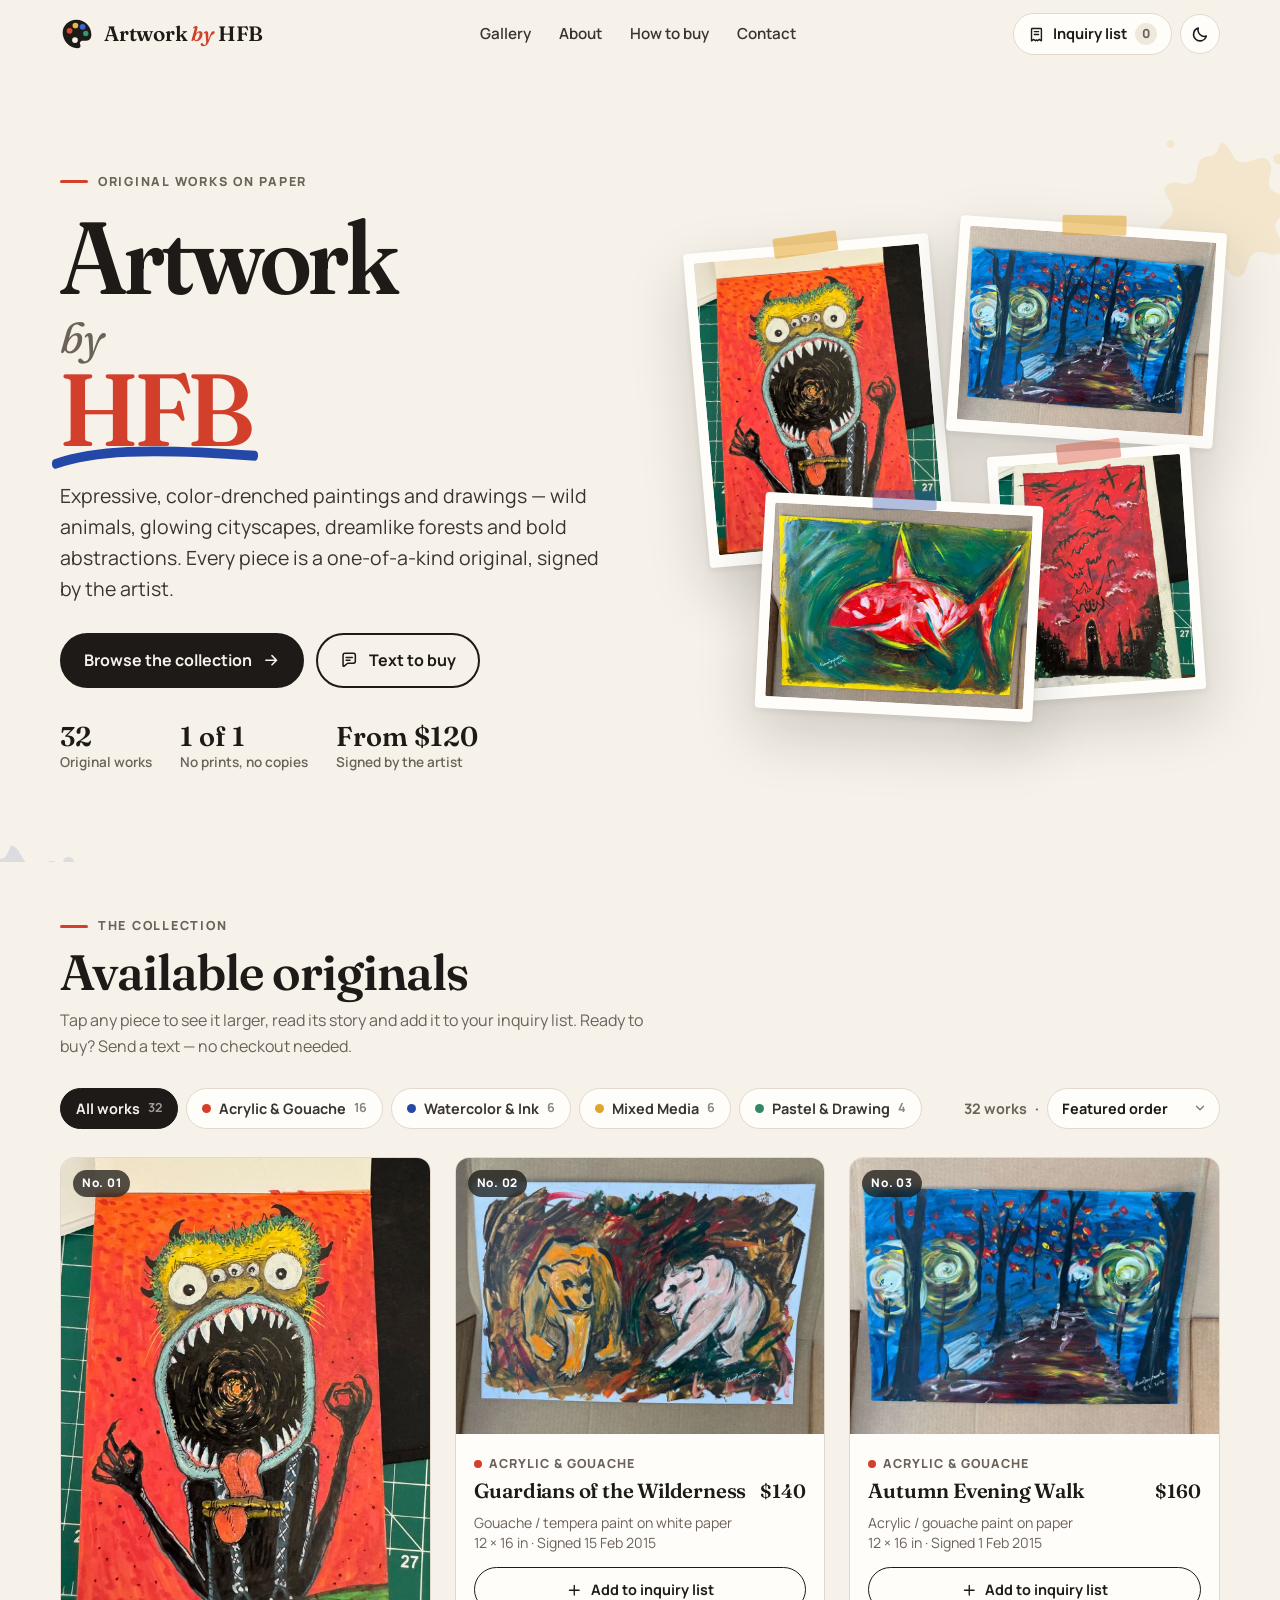
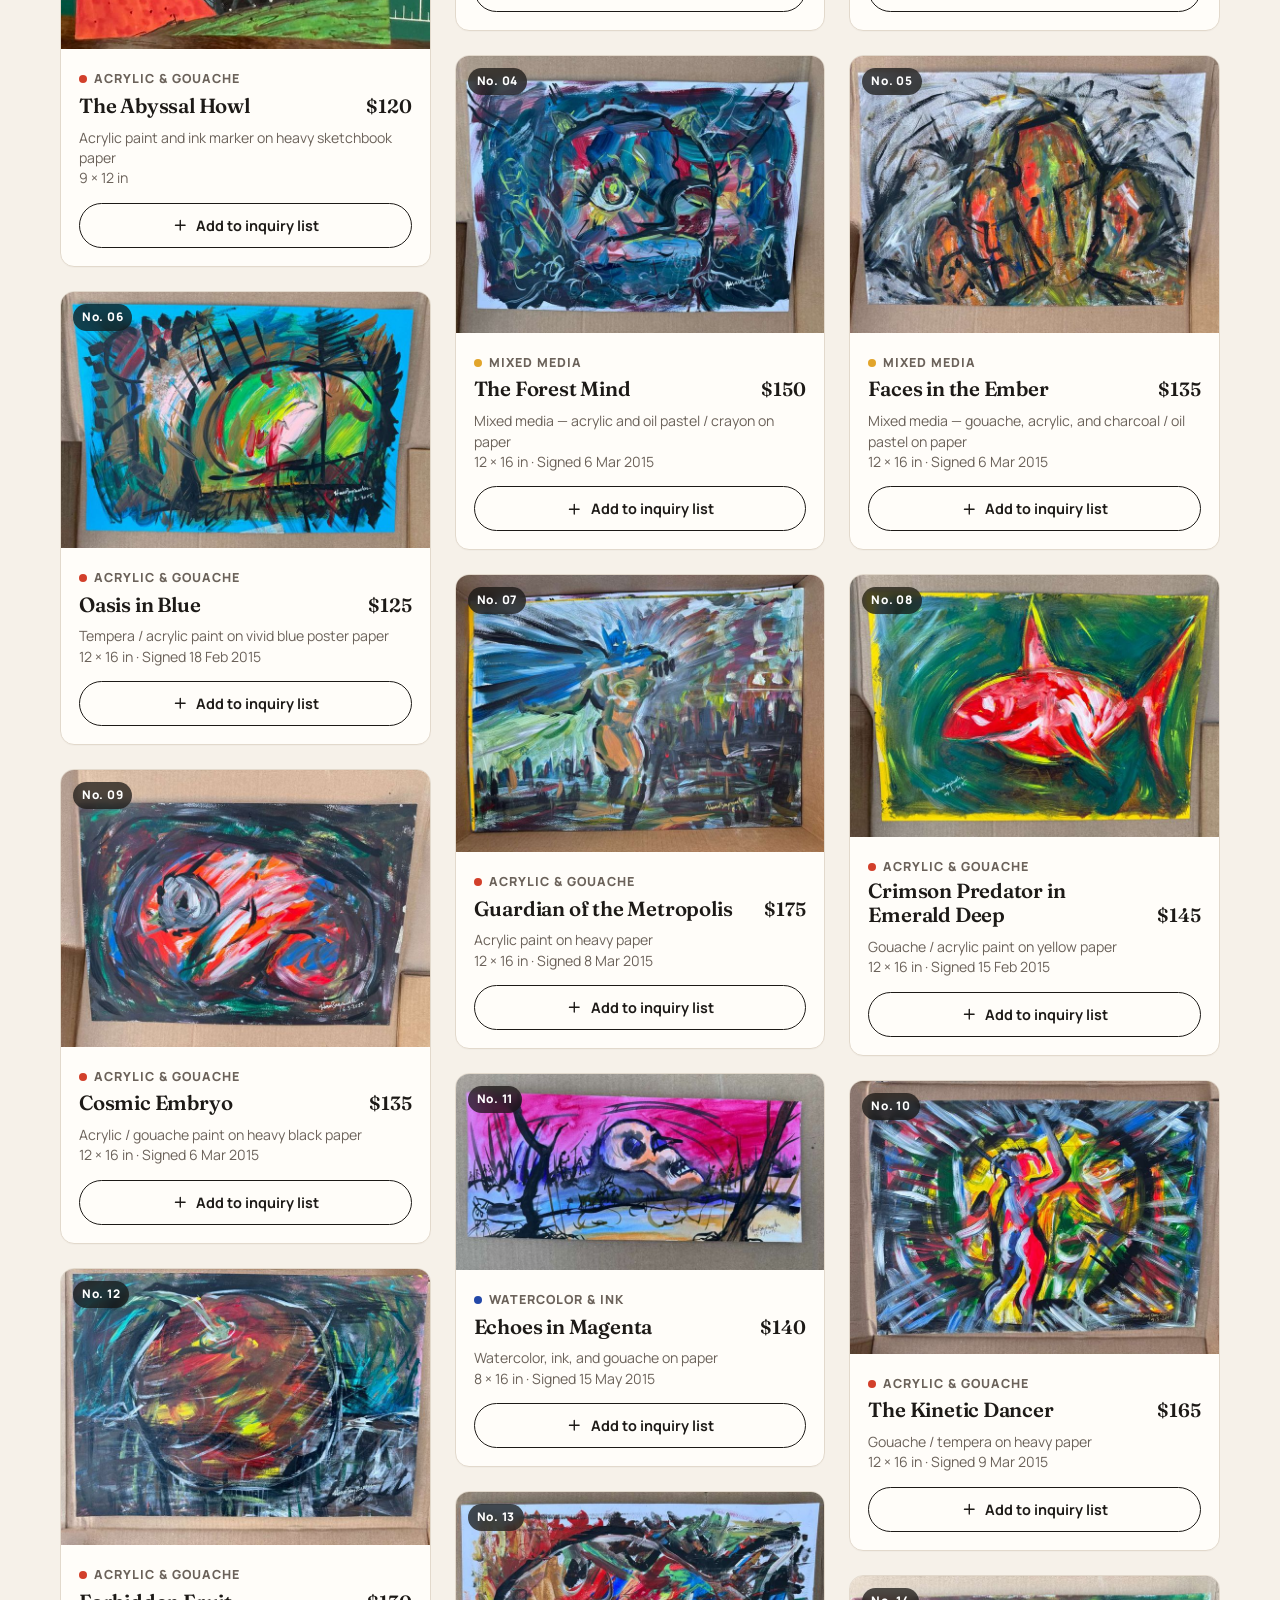
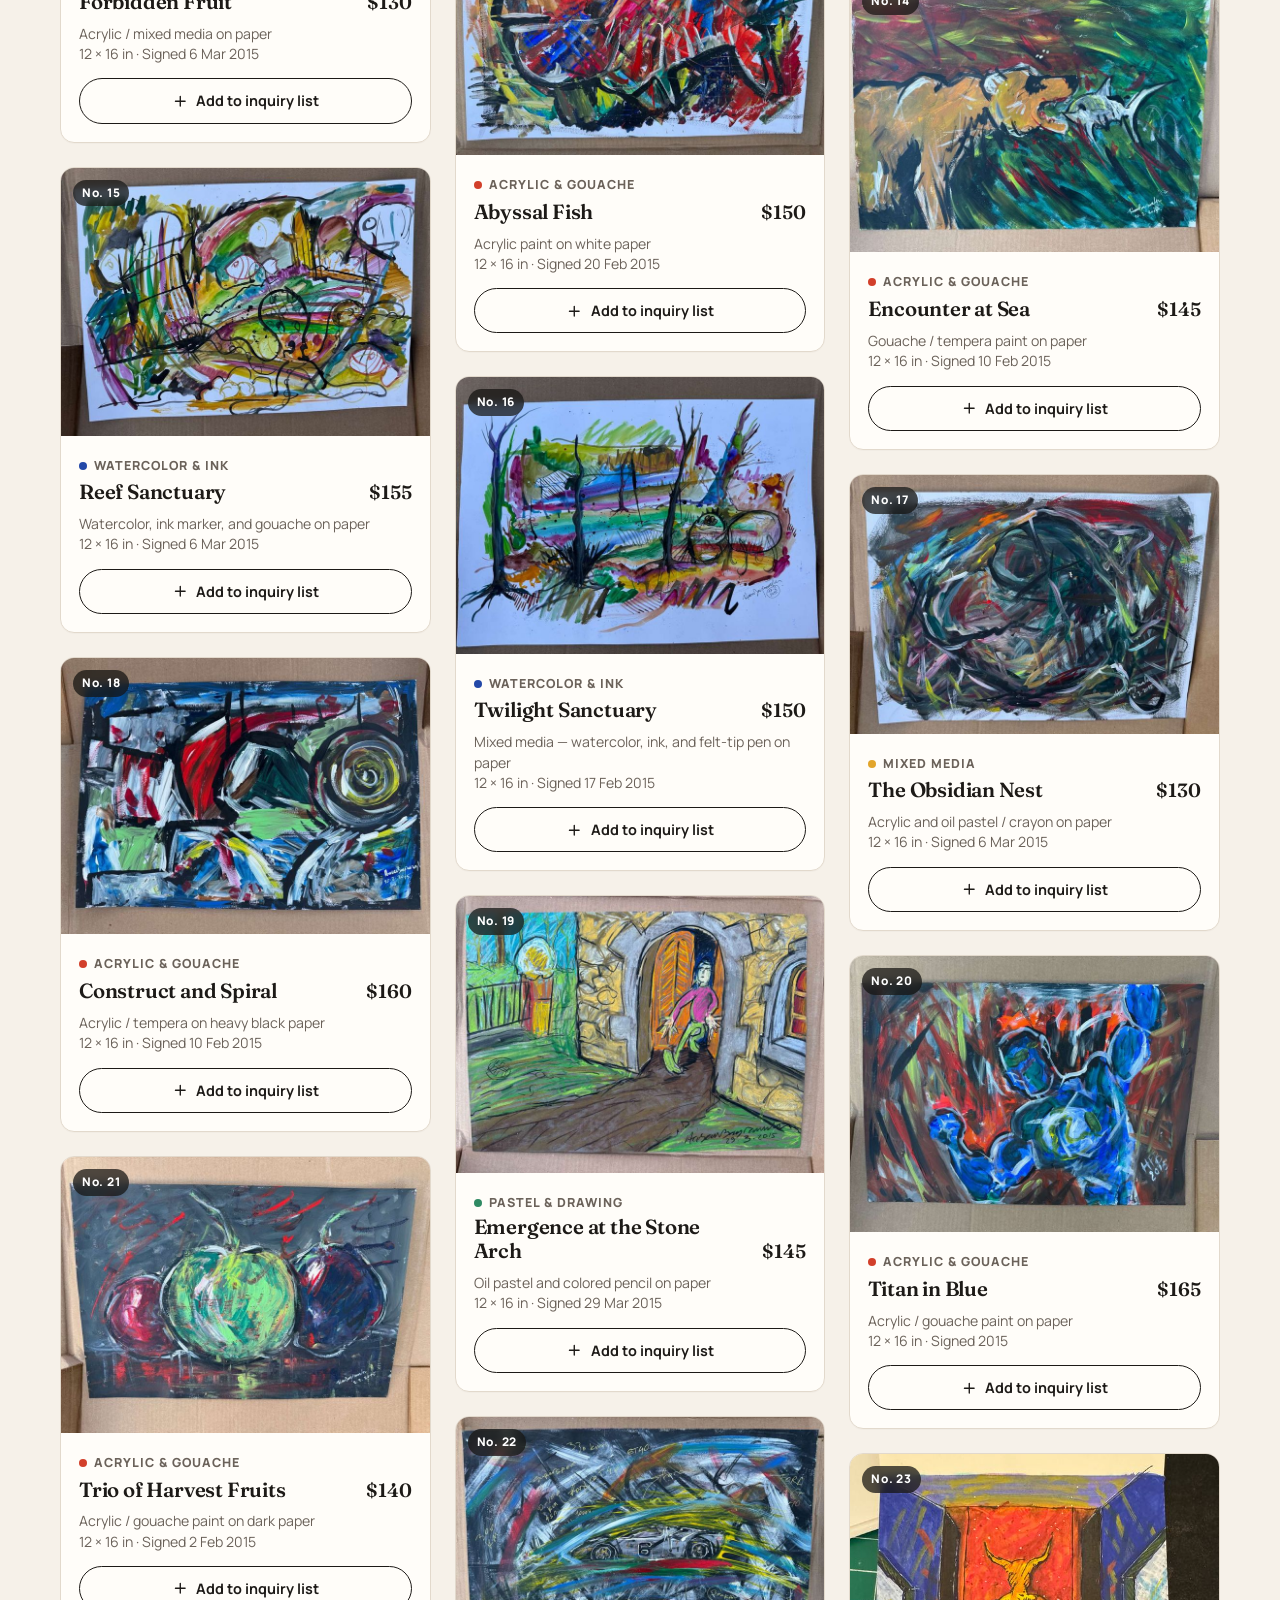
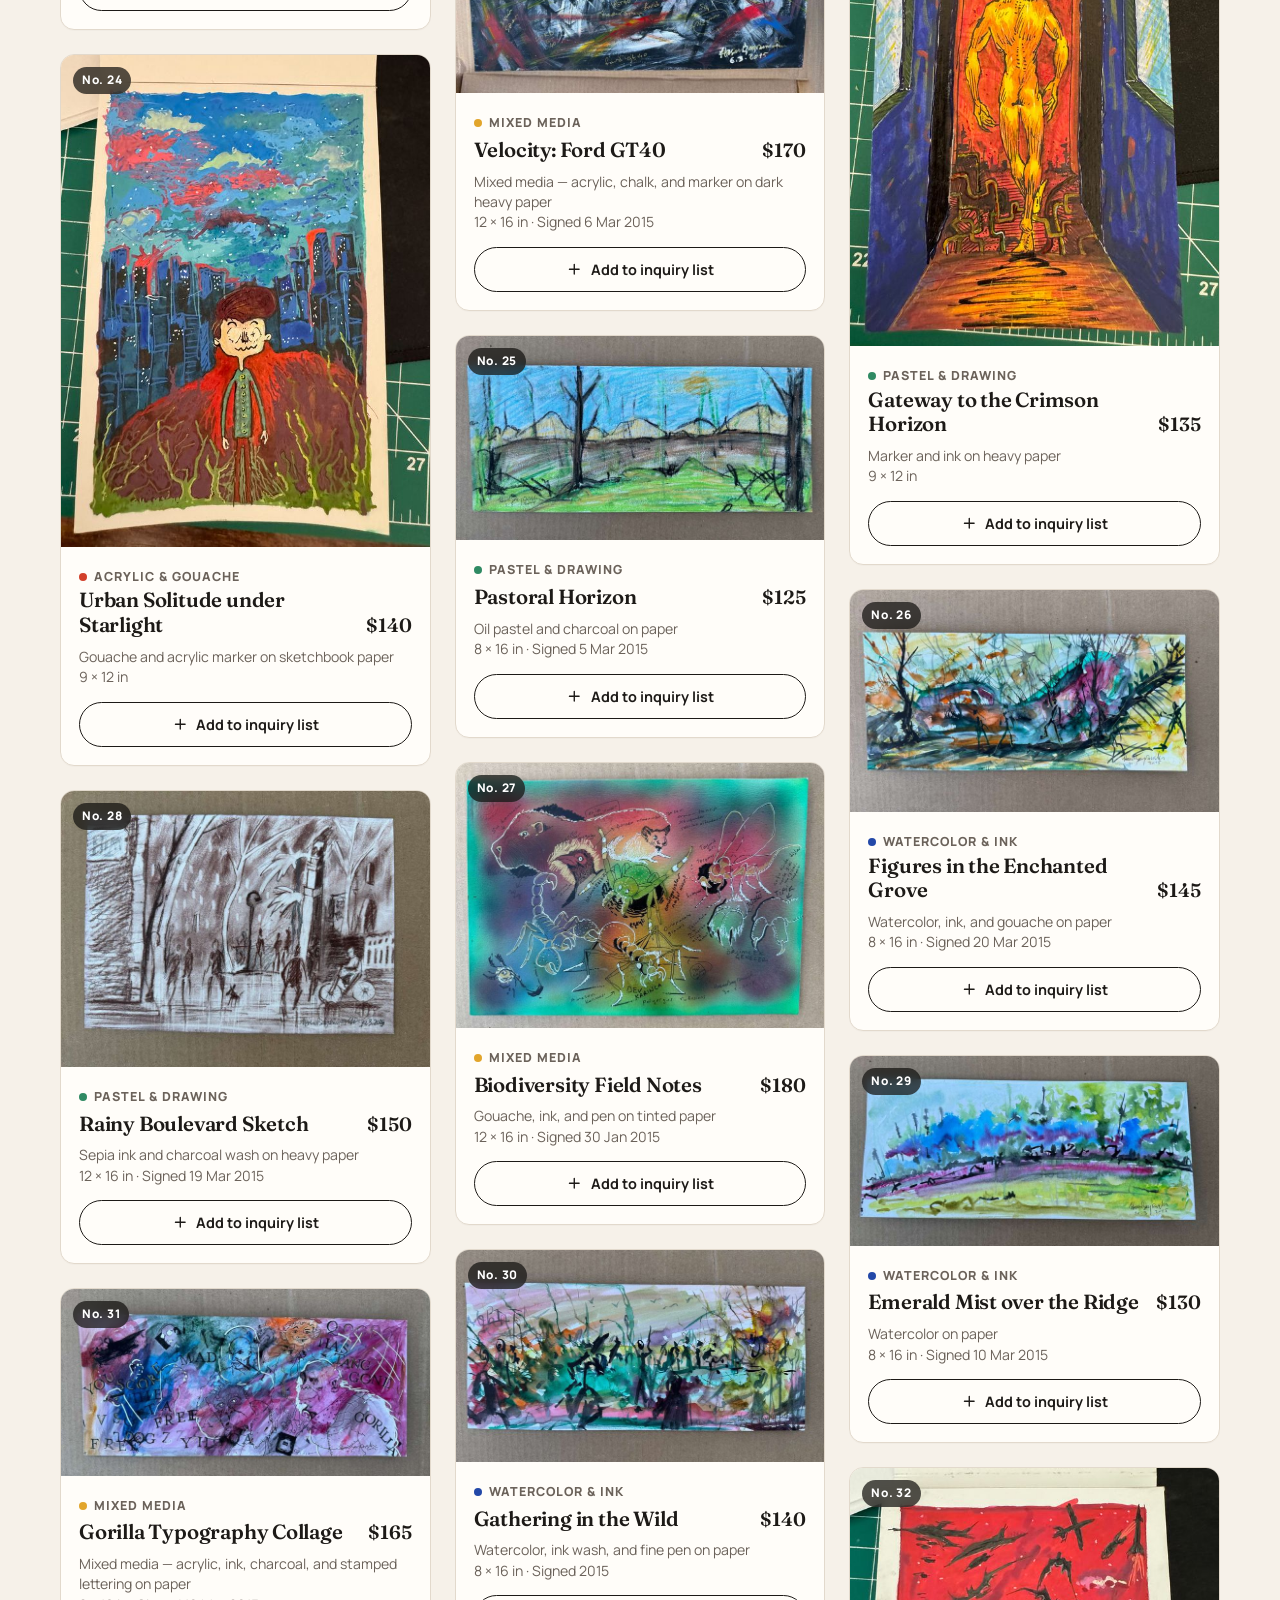
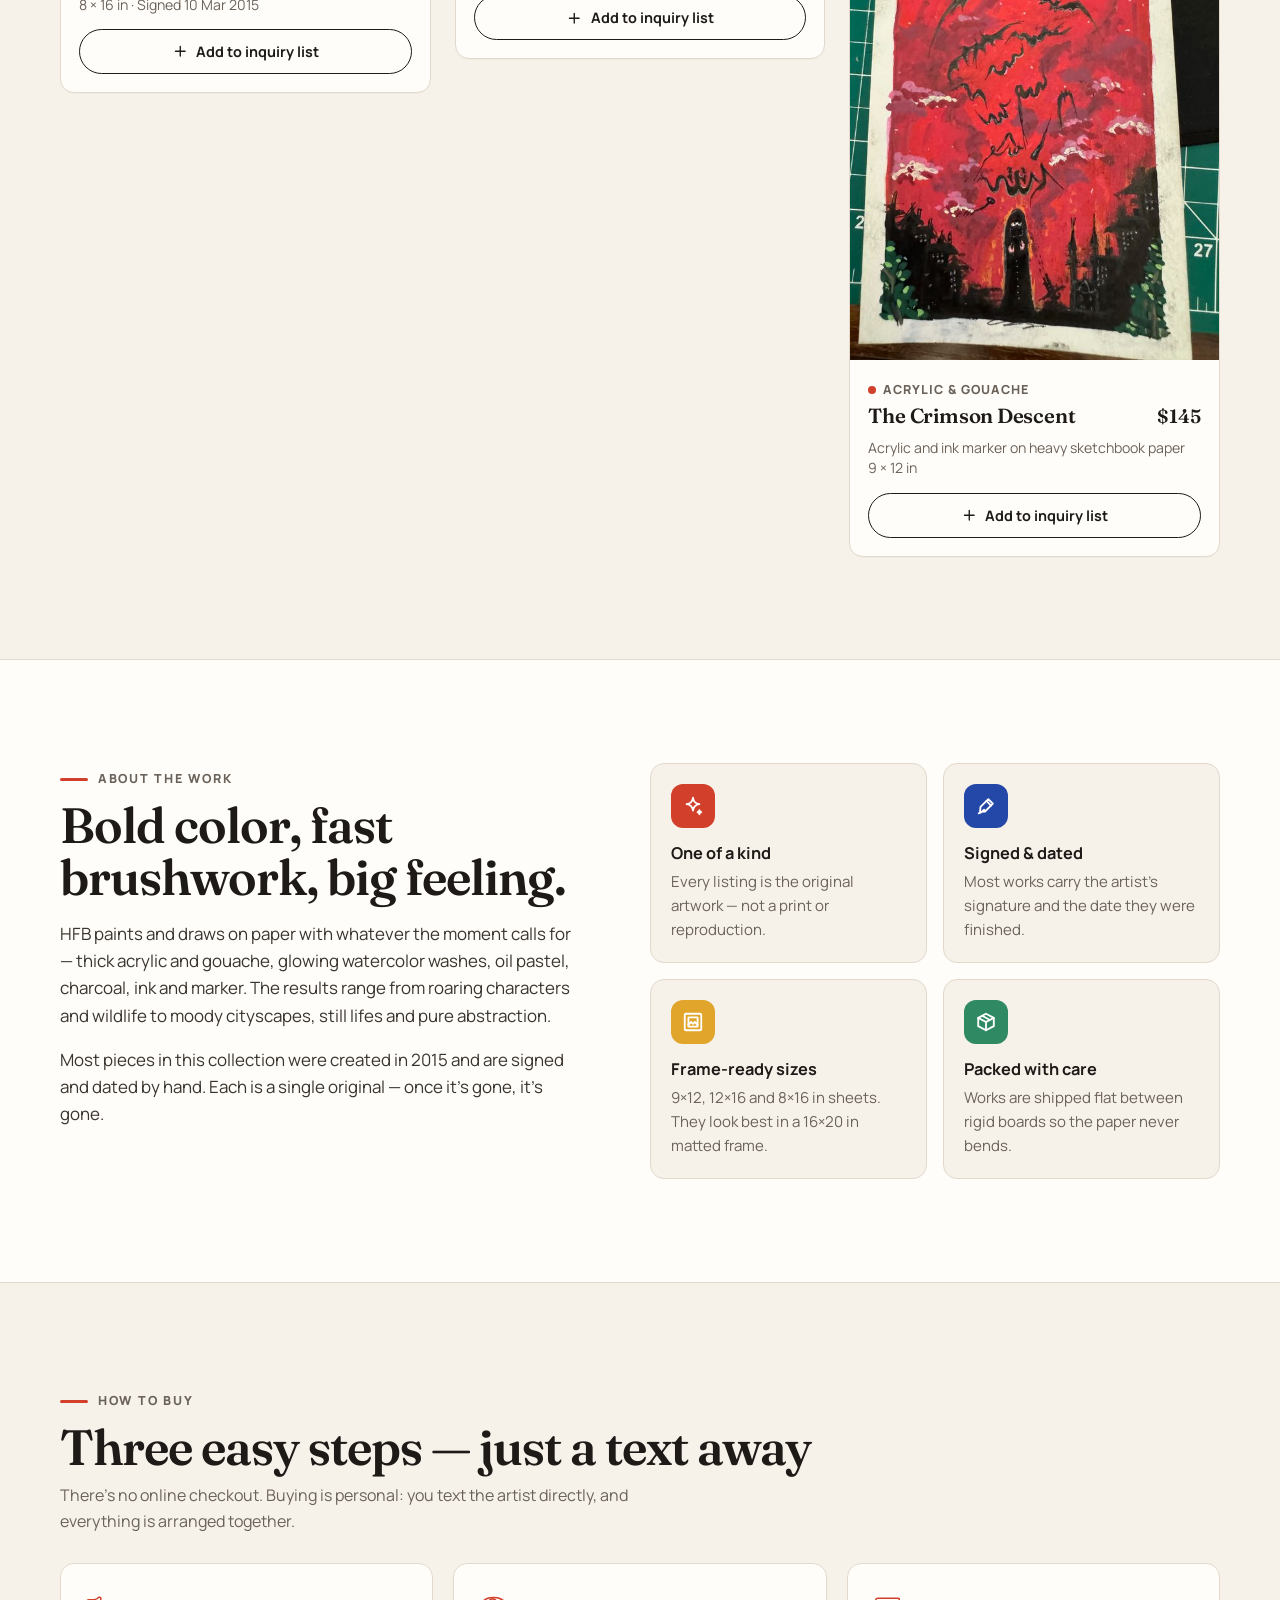
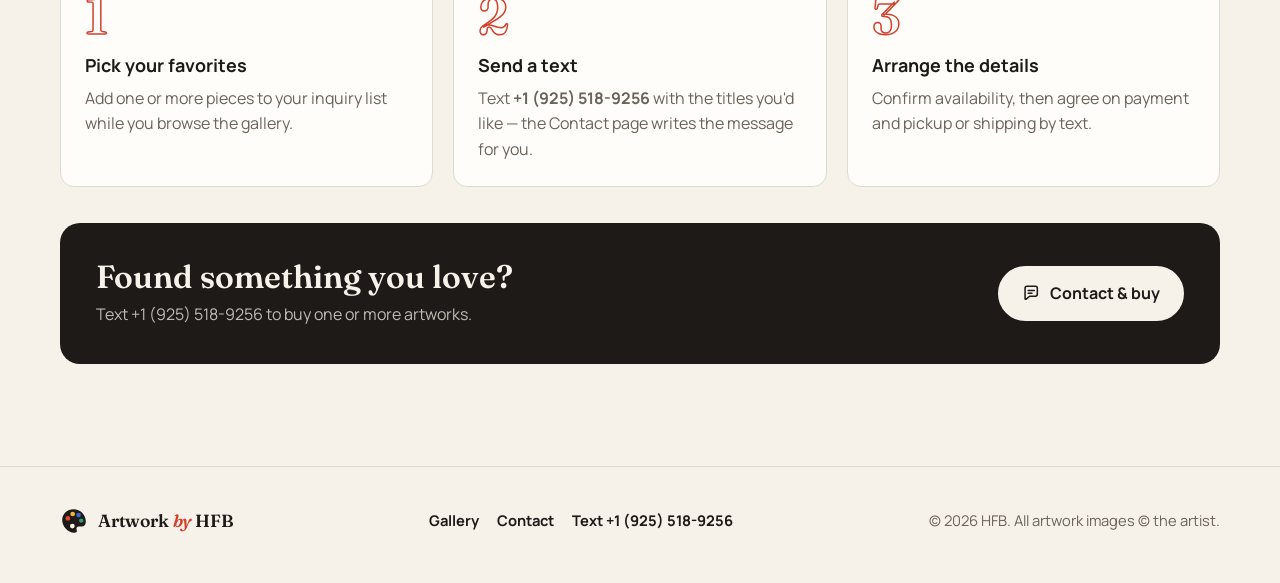
==== index.html @ a2723686 "Build Artwork by HFB gallery site Static GitHub Pages site showcasing 32 original artworks with a fi" ====
<!doctype html>
<html lang="en">
<head>
  <meta charset="utf-8">
  <meta name="viewport" content="width=device-width, initial-scale=1">
  <title>Artwork by HFB — Original Paintings &amp; Drawings</title>
  <meta name="description" content="Artwork by HFB: 32 original, one-of-a-kind paintings and drawings on paper — acrylic, gouache, watercolor, ink and pastel. Signed and dated originals from $120.">
  <meta name="theme-color" content="#f6f1e9" media="(prefers-color-scheme: light)">
  <meta name="theme-color" content="#141210" media="(prefers-color-scheme: dark)">
  <meta property="og:type" content="website">
  <meta property="og:title" content="Artwork by HFB">
  <meta property="og:description" content="Original, one-of-a-kind paintings and drawings on paper. Signed and dated originals from $120.">
  <meta property="og:image" content="https://e8013585.github.io/hfb-artwork-site/assets/img/og-image.jpg">
  <meta property="og:url" content="https://e8013585.github.io/hfb-artwork-site/">
  <meta name="twitter:card" content="summary_large_image">
  <link rel="icon" href="assets/img/favicon.svg" type="image/svg+xml">
  <link rel="apple-touch-icon" href="assets/img/apple-touch-icon.png">
  <link rel="preconnect" href="https://fonts.googleapis.com">
  <link rel="preconnect" href="https://fonts.gstatic.com" crossorigin>
  <link href="https://fonts.googleapis.com/css2?family=Fraunces:ital,opsz,wght,SOFT,WONK@0,9..144,400..700,0..100,0..1;1,9..144,400..700,0..100,0..1&family=Manrope:wght@400..800&display=swap" rel="stylesheet">
  <link rel="stylesheet" href="assets/css/styles.css">
  <script>try{var t=localStorage.getItem("hfb-theme");if(t==="light"||t==="dark")document.documentElement.setAttribute("data-theme",t)}catch(e){}</script>
</head>
<body>
  <a class="skip-link" href="#main">Skip to content</a>

  <header class="site-header">
    <div class="wrap header-inner">
      <a class="brand" href="./" aria-label="Artwork by HFB — home">
        <img class="brand-mark" src="assets/img/favicon.svg" alt="" width="34" height="34">
        <span class="brand-name">Artwork <em>by</em> HFB</span>
      </a>
      <nav class="nav nav-links" aria-label="Main">
        <a href="#gallery-section">Gallery</a>
        <a href="#about">About</a>
        <a href="#how-to-buy">How to buy</a>
        <a href="contact.html">Contact</a>
      </nav>
      <div class="header-actions">
        <a class="list-btn" href="contact.html" aria-label="Your inquiry list">
          <svg class="icon" aria-hidden="true"><use href="assets/img/icons.svg#i-list"></use></svg>
          <span class="list-label">Inquiry list</span>
          <span class="list-count" data-list-count data-count="0">0</span>
        </a>
        <button class="theme-toggle" type="button" aria-label="Toggle dark mode">
          <svg class="icon moon" aria-hidden="true"><use href="assets/img/icons.svg#i-moon"></use></svg>
          <svg class="icon sun" aria-hidden="true"><use href="assets/img/icons.svg#i-sun"></use></svg>
        </button>
      </div>
    </div>
    <nav class="mobile-nav" aria-label="Mobile">
      <ul>
        <li><a href="#gallery-section">Gallery</a></li>
        <li><a href="#about">About</a></li>
        <li><a href="#how-to-buy">How to buy</a></li>
        <li><a href="contact.html">Contact</a></li>
      </ul>
    </nav>
  </header>

  <main id="main">
    <!-- Hero -->
    <section class="hero">
      <svg class="splash splash-1" aria-hidden="true"><use href="assets/img/icons.svg#i-splash"></use></svg>
      <svg class="splash splash-2" aria-hidden="true"><use href="assets/img/icons.svg#i-splash"></use></svg>
      <div class="wrap hero-grid">
        <div>
          <span class="eyebrow">Original works on paper</span>
          <h1>Artwork <span class="by">by</span>
            <span class="hfb">HFB<svg viewBox="0 0 200 20" preserveAspectRatio="none" aria-hidden="true"><path d="M3 14C40 6 90 4 197 9" fill="none" stroke-width="6" stroke-linecap="round"/></svg></span>
          </h1>
          <p class="hero-lede">Expressive, color-drenched paintings and drawings — wild animals, glowing cityscapes, dreamlike forests and bold abstractions. Every piece is a one-of-a-kind original, signed by the artist.</p>
          <div class="hero-cta">
            <a class="btn" href="#gallery-section">Browse the collection
              <svg class="icon" aria-hidden="true"><use href="assets/img/icons.svg#i-arrow"></use></svg></a>
            <a class="btn btn-ghost" href="contact.html">
              <svg class="icon" aria-hidden="true"><use href="assets/img/icons.svg#i-message"></use></svg>Text to buy</a>
          </div>
          <ul class="hero-stats">
            <li><strong>32</strong><span>Original works</span></li>
            <li><strong>1 of 1</strong><span>No prints, no copies</span></li>
            <li><strong>From $120</strong><span>Signed by the artist</span></li>
          </ul>
        </div>
        <div class="hero-wall" aria-label="Featured works">
          <button type="button" class="pin pin-1" data-open="the-abyssal-howl" aria-label="View The Abyssal Howl"><img src="images/thumb/the-abyssal-howl.jpg" alt=""></button>
          <button type="button" class="pin pin-2" data-open="autumn-evening-walk" aria-label="View Autumn Evening Walk"><img src="images/thumb/autumn-evening-walk.jpg" alt=""></button>
          <button type="button" class="pin pin-3" data-open="crimson-predator-in-emerald-deep" aria-label="View Crimson Predator in Emerald Deep"><img src="images/thumb/crimson-predator-in-emerald-deep.jpg" alt=""></button>
          <button type="button" class="pin pin-4" data-open="the-crimson-descent" aria-label="View The Crimson Descent"><img src="images/thumb/the-crimson-descent.jpg" alt=""></button>
        </div>
      </div>
    </section>

    <!-- Gallery -->
    <section class="section" id="gallery-section" style="padding-top: clamp(24px, 4vw, 48px);">
      <div class="wrap">
        <div class="section-head">
          <div>
            <span class="eyebrow">The collection</span>
            <h2>Available originals</h2>
            <p>Tap any piece to see it larger, read its story and add it to your inquiry list. Ready to buy? Send a text — no checkout needed.</p>
          </div>
        </div>
        <div class="controls">
          <div class="chips" id="chips" role="group" aria-label="Filter by medium"></div>
          <label class="sort">
            <span id="result-count" aria-live="polite">32 works</span>
            <span aria-hidden="true">·</span>
            <span class="sr-only">Sort by</span>
            <select id="sort">
              <option value="featured">Featured order</option>
              <option value="price-asc">Price: low to high</option>
              <option value="price-desc">Price: high to low</option>
              <option value="title">Title A–Z</option>
            </select>
          </label>
        </div>
        <div class="gallery" id="gallery"></div>
        <noscript><p class="empty">Please enable JavaScript to browse the gallery, or text <a href="sms:+19255189256">+1 (925) 518-9256</a> to ask about available works.</p></noscript>
      </div>
    </section>

    <!-- About -->
    <section class="section section-alt" id="about">
      <div class="wrap about-grid">
        <div class="about-copy">
          <span class="eyebrow">About the work</span>
          <h2 class="h2">Bold color, fast brushwork, big feeling.</h2>
          <p>HFB paints and draws on paper with whatever the moment calls for — thick acrylic and gouache, glowing watercolor washes, oil pastel, charcoal, ink and marker. The results range from roaring characters and wildlife to moody cityscapes, still lifes and pure abstraction.</p>
          <p>Most pieces in this collection were created in 2015 and are signed and dated by hand. Each is a single original — once it's gone, it's gone.</p>
        </div>
        <div class="features">
          <div class="feature">
            <div class="feature-icon" style="background: var(--red);"><svg class="icon" aria-hidden="true"><use href="assets/img/icons.svg#i-sparkle"></use></svg></div>
            <h3>One of a kind</h3>
            <p>Every listing is the original artwork — not a print or reproduction.</p>
          </div>
          <div class="feature">
            <div class="feature-icon" style="background: var(--blue);"><svg class="icon" aria-hidden="true"><use href="assets/img/icons.svg#i-pen"></use></svg></div>
            <h3>Signed &amp; dated</h3>
            <p>Most works carry the artist's signature and the date they were finished.</p>
          </div>
          <div class="feature">
            <div class="feature-icon" style="background: var(--ochre);"><svg class="icon" aria-hidden="true"><use href="assets/img/icons.svg#i-frame"></use></svg></div>
            <h3>Frame-ready sizes</h3>
            <p>9×12, 12×16 and 8×16 in sheets. They look best in a 16×20 in matted frame.</p>
          </div>
          <div class="feature">
            <div class="feature-icon" style="background: var(--green);"><svg class="icon" aria-hidden="true"><use href="assets/img/icons.svg#i-package"></use></svg></div>
            <h3>Packed with care</h3>
            <p>Works are shipped flat between rigid boards so the paper never bends.</p>
          </div>
        </div>
      </div>
    </section>

    <!-- How to buy -->
    <section class="section" id="how-to-buy">
      <div class="wrap">
        <div class="section-head">
          <div>
            <span class="eyebrow">How to buy</span>
            <h2>Three easy steps — just a text away</h2>
            <p>There's no online checkout. Buying is personal: you text the artist directly, and everything is arranged together.</p>
          </div>
        </div>
        <ol class="steps">
          <li class="step">
            <h3>Pick your favorites</h3>
            <p>Add one or more pieces to your inquiry list while you browse the gallery.</p>
          </li>
          <li class="step">
            <h3>Send a text</h3>
            <p>Text <strong>+1 (925) 518-9256</strong> with the titles you'd like — the Contact page writes the message for you.</p>
          </li>
          <li class="step">
            <h3>Arrange the details</h3>
            <p>Confirm availability, then agree on payment and pickup or shipping by text.</p>
          </li>
        </ol>
        <div class="cta-band">
          <div>
            <h3>Found something you love?</h3>
            <p>Text +1 (925) 518-9256 to buy one or more artworks.</p>
          </div>
          <a class="btn" href="contact.html">
            <svg class="icon" aria-hidden="true"><use href="assets/img/icons.svg#i-message"></use></svg>Contact &amp; buy</a>
        </div>
      </div>
    </section>
  </main>

  <footer class="site-footer">
    <div class="wrap footer-inner">
      <a class="brand" href="./">
        <img class="brand-mark" src="assets/img/favicon.svg" alt="" width="28" height="28" style="width:28px;height:28px">
        <span class="brand-name" style="font-size:1.1rem">Artwork <em>by</em> HFB</span>
      </a>
      <div class="footer-links">
        <a href="#gallery-section">Gallery</a>
        <a href="contact.html">Contact</a>
        <a href="sms:+19255189256">Text +1 (925) 518-9256</a>
      </div>
      <span>© <span data-year>2026</span> HFB. All artwork images © the artist.</span>
    </div>
  </footer>

  <!-- Artwork lightbox -->
  <dialog class="lightbox" id="lightbox" aria-labelledby="lb-title">
    <div class="lb-grid">
      <div class="lb-media">
        <img alt="">
        <button type="button" class="lb-close" aria-label="Close"><svg class="icon" aria-hidden="true"><use href="assets/img/icons.svg#i-x"></use></svg></button>
        <button type="button" class="lb-nav lb-prev" aria-label="Previous artwork"><svg class="icon" aria-hidden="true"><use href="assets/img/icons.svg#i-left"></use></svg></button>
        <button type="button" class="lb-nav lb-next" aria-label="Next artwork"><svg class="icon" aria-hidden="true"><use href="assets/img/icons.svg#i-right"></use></svg></button>
        <span class="lb-counter"></span>
        <a class="lb-full" href="#" target="_blank" rel="noopener"><svg class="icon" aria-hidden="true"><use href="assets/img/icons.svg#i-expand"></use></svg>Full size</a>
      </div>
      <div class="lb-info"></div>
    </div>
  </dialog>

  <script src="assets/js/artworks.js"></script>
  <script src="assets/js/common.js"></script>
  <script src="assets/js/gallery.js"></script>
</body>
</html>
---- assets/css/styles.css ----
/* ==========================================================================
   Artwork by HFB — site styles
   ========================================================================== */

:root {
  --bg: #f6f1e9;
  --surface: #fffdf9;
  --surface-2: #efe8dc;
  --ink: #1d1a17;
  --ink-soft: #3a342e;
  --muted: #6b625a;
  --line: #e2d9cc;
  --red: #d23f2a;
  --red-ink: #b8321f;
  --blue: #2348a8;
  --ochre: #e2a52b;
  --green: #2f8a63;
  --shadow: 0 1px 2px rgba(29, 26, 23, .06), 0 8px 24px rgba(29, 26, 23, .08);
  --shadow-lg: 0 2px 6px rgba(29, 26, 23, .08), 0 24px 60px rgba(29, 26, 23, .18);
  --radius: 14px;
  --font-display: "Fraunces", Georgia, "Times New Roman", serif;
  --font-body: "Manrope", system-ui, -apple-system, "Segoe UI", sans-serif;
  --max: 1240px;
  --gutter: clamp(16px, 4vw, 40px);
  color-scheme: light;
}

@media (prefers-color-scheme: dark) {
  :root:not([data-theme="light"]) {
    --bg: #141210;
    --surface: #1d1a17;
    --surface-2: #262220;
    --ink: #f3ede4;
    --ink-soft: #ddd5ca;
    --muted: #a89f94;
    --line: #35302b;
    --red: #ff6a4f;
    --red-ink: #ff8a73;
    --blue: #8aa6ff;
    --ochre: #f2bf55;
    --green: #5cc595;
    --shadow: 0 1px 2px rgba(0, 0, 0, .3), 0 8px 24px rgba(0, 0, 0, .35);
    --shadow-lg: 0 2px 6px rgba(0, 0, 0, .4), 0 24px 60px rgba(0, 0, 0, .55);
    color-scheme: dark;
  }
}

:root[data-theme="dark"] {
  --bg: #141210;
  --surface: #1d1a17;
  --surface-2: #262220;
  --ink: #f3ede4;
  --ink-soft: #ddd5ca;
  --muted: #a89f94;
  --line: #35302b;
  --red: #ff6a4f;
  --red-ink: #ff8a73;
  --blue: #8aa6ff;
  --ochre: #f2bf55;
  --green: #5cc595;
  --shadow: 0 1px 2px rgba(0, 0, 0, .3), 0 8px 24px rgba(0, 0, 0, .35);
  --shadow-lg: 0 2px 6px rgba(0, 0, 0, .4), 0 24px 60px rgba(0, 0, 0, .55);
  color-scheme: dark;
}

*, *::before, *::after { box-sizing: border-box; }

html { scroll-behavior: smooth; -webkit-text-size-adjust: 100%; }
@media (prefers-reduced-motion: reduce) {
  html { scroll-behavior: auto; }
  *, *::before, *::after { animation-duration: .001ms !important; transition-duration: .001ms !important; }
}

body {
  margin: 0;
  background: var(--bg);
  color: var(--ink);
  font-family: var(--font-body);
  font-size: 16px;
  line-height: 1.6;
  -webkit-font-smoothing: antialiased;
  overflow-x: hidden;
}

img { max-width: 100%; display: block; }
a { color: inherit; }
button { font: inherit; color: inherit; }
:focus-visible { outline: 3px solid var(--blue); outline-offset: 3px; border-radius: 6px; }

.sr-only {
  position: absolute; width: 1px; height: 1px; padding: 0; margin: -1px;
  overflow: hidden; clip: rect(0, 0, 0, 0); white-space: nowrap; border: 0;
}

.skip-link {
  position: absolute; left: 12px; top: -60px; z-index: 100;
  background: var(--ink); color: var(--bg); padding: 10px 16px; border-radius: 8px;
  text-decoration: none; font-weight: 700;
}
.skip-link:focus { top: 12px; }

.wrap { width: 100%; max-width: var(--max); margin: 0 auto; padding: 0 var(--gutter); }

.icon { width: 1.15em; height: 1.15em; flex: none; fill: none; stroke: currentColor; stroke-width: 2; stroke-linecap: round; stroke-linejoin: round; }

/* ---------- Header ---------- */
.site-header {
  position: sticky; top: 0; z-index: 40;
  background: color-mix(in srgb, var(--bg) 86%, transparent);
  backdrop-filter: saturate(1.4) blur(12px);
  -webkit-backdrop-filter: saturate(1.4) blur(12px);
  border-bottom: 1px solid transparent;
  transition: border-color .2s;
}
.site-header.is-scrolled { border-bottom-color: var(--line); }
.header-inner { display: flex; align-items: center; justify-content: space-between; gap: 16px; height: 68px; }

.brand { display: inline-flex; align-items: center; gap: 10px; text-decoration: none; }
.brand-mark { width: 34px; height: 34px; }
.brand-name { font-family: var(--font-display); font-size: 1.3rem; font-weight: 600; letter-spacing: -.01em; line-height: 1; white-space: nowrap; }
.brand-name em { font-style: italic; color: var(--red); font-weight: 600; }

.nav { display: flex; align-items: center; gap: 4px; }
.nav a {
  text-decoration: none; font-weight: 600; font-size: .95rem; padding: 8px 12px; border-radius: 999px;
  color: var(--ink-soft); transition: background .15s, color .15s;
}
.nav a:hover { background: var(--surface-2); color: var(--ink); }
.nav a[aria-current="page"] { color: var(--ink); background: var(--surface-2); }

.list-btn {
  display: inline-flex; align-items: center; gap: 8px; border: 1px solid var(--line);
  background: var(--surface); padding: 8px 14px; border-radius: 999px; cursor: pointer;
  text-decoration: none; font-weight: 700; font-size: .92rem; transition: border-color .15s, transform .15s;
}
.list-btn:hover { border-color: var(--ink); }
.list-count {
  min-width: 22px; height: 22px; padding: 0 6px; border-radius: 999px; display: inline-grid; place-items: center;
  background: var(--red); color: #fff; font-size: .78rem; font-weight: 800;
}
.list-count[data-count="0"] { background: var(--surface-2); color: var(--muted); }
.list-btn.bump { animation: bump .45s ease; }
@keyframes bump { 30% { transform: scale(1.12); } 60% { transform: scale(.96); } }

.theme-toggle {
  width: 40px; height: 40px; border-radius: 999px; border: 1px solid var(--line); background: var(--surface);
  display: inline-grid; place-items: center; cursor: pointer;
}
.theme-toggle:hover { border-color: var(--ink); }
.theme-toggle .sun { display: none; }
:root[data-theme="dark"] .theme-toggle .sun { display: block; }
:root[data-theme="dark"] .theme-toggle .moon { display: none; }
@media (prefers-color-scheme: dark) {
  :root:not([data-theme="light"]) .theme-toggle .sun { display: block; }
  :root:not([data-theme="light"]) .theme-toggle .moon { display: none; }
}

.header-actions { display: flex; align-items: center; gap: 8px; }

@media (max-width: 720px) {
  .nav-links { display: none; }
  .brand-name { font-size: 1.12rem; }
  .list-btn .list-label { display: none; }
}

.mobile-nav {
  display: none; border-top: 1px solid var(--line); background: var(--bg);
}
.mobile-nav ul { list-style: none; margin: 0; padding: 0; display: flex; justify-content: space-around; }
.mobile-nav a { display: block; padding: 10px 12px; text-decoration: none; font-weight: 700; font-size: .92rem; color: var(--ink-soft); }
.mobile-nav a[aria-current="page"] { color: var(--red); }
@media (max-width: 720px) { .mobile-nav { display: block; } }

/* ---------- Buttons ---------- */
.btn {
  display: inline-flex; align-items: center; justify-content: center; gap: 10px;
  padding: 13px 22px; border-radius: 999px; font-weight: 700; text-decoration: none; cursor: pointer;
  border: 2px solid var(--ink); background: var(--ink); color: var(--bg);
  transition: transform .15s, background .15s, color .15s, box-shadow .15s;
}
.btn:hover { transform: translateY(-2px); box-shadow: var(--shadow); }
.btn-ghost { background: transparent; color: var(--ink); }
.btn-ghost:hover { background: var(--ink); color: var(--bg); }
.btn-red { background: var(--red); border-color: var(--red); color: #fff; }
:root[data-theme="dark"] .btn-red { color: #1a0d0a; }
@media (prefers-color-scheme: dark) { :root:not([data-theme="light"]) .btn-red { color: #1a0d0a; } }
.btn-sm { padding: 9px 16px; font-size: .92rem; }
.btn[disabled], .btn[aria-disabled="true"] { opacity: .45; pointer-events: none; }

/* ---------- Hero ---------- */
.hero { position: relative; padding: clamp(40px, 8vw, 96px) 0 clamp(48px, 7vw, 88px); overflow: hidden; }
.hero-grid { display: grid; grid-template-columns: 1.05fr 1fr; gap: clamp(28px, 5vw, 64px); align-items: center; }
@media (max-width: 900px) { .hero-grid { grid-template-columns: 1fr; } }

.eyebrow {
  display: inline-flex; align-items: center; gap: 10px; font-size: .78rem; font-weight: 800; letter-spacing: .14em;
  text-transform: uppercase; color: var(--muted);
}
.eyebrow::before { content: ""; width: 28px; height: 3px; border-radius: 3px; background: var(--red); }

.hero h1 {
  font-family: var(--font-display); font-weight: 600; letter-spacing: -.03em;
  font-size: clamp(3rem, 9vw, 6.4rem); line-height: .95; margin: 18px 0 22px;
  font-variation-settings: "SOFT" 50, "WONK" 1;
}
.hero h1 .by { display: block; font-style: italic; font-weight: 400; color: var(--muted); font-size: .42em; letter-spacing: -.01em; margin: .25em 0 .05em; }
.hero h1 .hfb { position: relative; display: inline-block; color: var(--red); }
.hero h1 .hfb svg { position: absolute; left: -4%; bottom: -.16em; width: 108%; height: .32em; overflow: visible; }
.hero h1 .hfb path { stroke: var(--blue); }
.hero-lede { font-size: clamp(1.05rem, 1.6vw, 1.22rem); color: var(--ink-soft); max-width: 34em; margin: 0 0 28px; }
.hero-cta { display: flex; flex-wrap: wrap; gap: 12px; }

.hero-stats { display: flex; flex-wrap: wrap; gap: 10px 28px; margin: 34px 0 0; padding: 0; list-style: none; }
.hero-stats li { display: flex; flex-direction: column; }
.hero-stats strong { font-family: var(--font-display); font-size: 1.7rem; font-weight: 600; line-height: 1.1; }
.hero-stats span { font-size: .85rem; color: var(--muted); font-weight: 600; }

.hero-wall { position: relative; aspect-ratio: 1 / .92; min-height: 300px; }
.pin {
  position: absolute; background: var(--surface); padding: 10px 10px 12px; border-radius: 4px; box-shadow: var(--shadow-lg);
  transition: transform .35s cubic-bezier(.2, .8, .2, 1); cursor: pointer; border: 0; display: block;
}
.pin img { width: 100%; height: 100%; object-fit: cover; border-radius: 2px; }
.pin::after {
  content: ""; position: absolute; top: -9px; left: 50%; width: 64px; height: 20px; margin-left: -32px;
  background: color-mix(in srgb, var(--ochre) 55%, transparent); transform: rotate(-3deg); border-radius: 2px;
}
.pin:hover, .pin:focus-visible { transform: rotate(0) scale(1.04) !important; z-index: 5; }
.pin-1 { width: 46%; height: 64%; left: 2%; top: 4%; transform: rotate(-5deg); }
.pin-2 { width: 50%; height: 44%; right: 0; top: 0; transform: rotate(4deg); }
.pin-3 { width: 52%; height: 44%; left: 14%; bottom: 0; transform: rotate(3deg); z-index: 2; }
.pin-4 { width: 38%; height: 50%; right: 4%; bottom: 4%; transform: rotate(-4deg); }
.pin-3::after { background: color-mix(in srgb, var(--blue) 35%, transparent); }
.pin-4::after { background: color-mix(in srgb, var(--red) 40%, transparent); }

.splash { position: absolute; z-index: -1; pointer-events: none; opacity: .5; }
.splash-1 { width: 460px; right: -170px; top: 60px; color: var(--ochre); opacity: .14; }
.splash-2 { width: 300px; left: -140px; bottom: -120px; color: var(--blue); opacity: .12; }

/* ---------- Section heads ---------- */
.section { padding: clamp(56px, 8vw, 104px) 0; }
.section-alt { background: var(--surface); border-top: 1px solid var(--line); border-bottom: 1px solid var(--line); }
.section-head { display: flex; flex-wrap: wrap; align-items: flex-end; justify-content: space-between; gap: 20px; margin-bottom: 28px; }
.section-head h2, .h2 {
  font-family: var(--font-display); font-weight: 600; letter-spacing: -.02em;
  font-size: clamp(2rem, 4.5vw, 3.1rem); line-height: 1.05; margin: 10px 0 0;
}
.section-head p { margin: 10px 0 0; color: var(--muted); max-width: 38em; }

/* ---------- Gallery controls ---------- */
.controls { display: flex; flex-wrap: wrap; align-items: center; justify-content: space-between; gap: 14px; margin-bottom: 28px; }
.chips { display: flex; flex-wrap: wrap; gap: 8px; }
.chip {
  border: 1px solid var(--line); background: var(--surface); padding: 8px 15px; border-radius: 999px; cursor: pointer;
  font-weight: 700; font-size: .9rem; color: var(--ink-soft); display: inline-flex; align-items: center; gap: 8px;
  transition: all .15s;
}
.chip:hover { border-color: var(--ink); color: var(--ink); }
.chip[aria-pressed="true"] { background: var(--ink); color: var(--bg); border-color: var(--ink); }
.chip .dot { width: 9px; height: 9px; border-radius: 50%; }
.chip .n { font-size: .78rem; opacity: .6; }

.sort { display: inline-flex; align-items: center; gap: 8px; font-weight: 700; font-size: .9rem; color: var(--muted); }
.sort select {
  appearance: none; -webkit-appearance: none; border: 1px solid var(--line); background: var(--surface) url("data:image/svg+xml,%3Csvg xmlns='http://www.w3.org/2000/svg' viewBox='0 0 24 24' fill='none' stroke='%23857a6f' stroke-width='2.4' stroke-linecap='round'%3E%3Cpath d='m6 9 6 6 6-6'/%3E%3C/svg%3E") no-repeat right 12px center / 14px;
  padding: 8px 36px 8px 14px; border-radius: 999px; font: inherit; color: var(--ink); cursor: pointer;
}

/* ---------- Gallery grid (masonry columns filled in reading order by gallery.js) ---------- */
.gallery { display: flex; align-items: flex-start; gap: 24px; }
.gallery-col { flex: 1 1 0; min-width: 0; display: flex; flex-direction: column; gap: 24px; }
@media (max-width: 720px) { .gallery, .gallery-col { gap: 18px; } }
section[id], [id="your-list"] { scroll-margin-top: 84px; }
@media (max-width: 720px) { section[id], [id="your-list"] { scroll-margin-top: 124px; } }
.card {
  margin: 0; background: var(--surface); border: 1px solid var(--line); border-radius: var(--radius);
  overflow: hidden; box-shadow: 0 1px 0 rgba(0,0,0,.02); transition: transform .25s ease, box-shadow .25s ease;
  animation: rise .5s ease both;
}
.card:hover { transform: translateY(-4px); box-shadow: var(--shadow-lg); }
@keyframes rise { from { opacity: 0; transform: translateY(12px); } }

.card-media { position: relative; display: block; width: 100%; padding: 0; border: 0; cursor: zoom-in; background: var(--surface-2); }
.card-media img { width: 100%; height: auto; transition: transform .6s ease; }
.card:hover .card-media img { transform: scale(1.03); }
.card-media { overflow: hidden; }
.card-no {
  position: absolute; left: 12px; top: 12px; background: rgba(20, 18, 16, .72); color: #fff; font-size: .74rem; font-weight: 800;
  padding: 4px 9px; border-radius: 999px; letter-spacing: .06em; backdrop-filter: blur(4px);
}
.card-body { padding: 16px 18px 18px; }
.card-top { display: flex; justify-content: space-between; align-items: baseline; gap: 12px; }
.card h3 { font-family: var(--font-display); font-weight: 600; font-size: 1.28rem; line-height: 1.2; margin: 0; letter-spacing: -.01em; }
.card h3 button { all: unset; cursor: pointer; }
.card h3 button:hover { text-decoration: underline; text-decoration-thickness: 2px; text-underline-offset: 3px; }
.card h3 button:focus-visible { outline: 3px solid var(--blue); outline-offset: 3px; border-radius: 4px; }
.price { font-family: var(--font-display); font-weight: 600; font-size: 1.2rem; white-space: nowrap; }
.card-meta { margin: 6px 0 14px; color: var(--muted); font-size: .88rem; line-height: 1.45; }
.card-actions { display: flex; gap: 8px; }

.add-btn {
  flex: 1; display: inline-flex; align-items: center; justify-content: center; gap: 8px; padding: 10px 14px; border-radius: 999px;
  border: 1.5px solid var(--ink); background: transparent; font-weight: 700; font-size: .9rem; cursor: pointer; transition: all .15s;
}
.add-btn:hover { background: var(--ink); color: var(--bg); }
.add-btn[aria-pressed="true"] { background: var(--green); border-color: var(--green); color: #fff; }
.add-btn .i-check { display: none; }
.add-btn[aria-pressed="true"] .i-check { display: block; }
.add-btn[aria-pressed="true"] .i-plus { display: none; }

.empty { text-align: center; color: var(--muted); padding: 40px 0; }

/* ---------- Category colors ---------- */
[data-cat="paint"] { --cat: var(--red); }
[data-cat="water"] { --cat: var(--blue); }
[data-cat="mixed"] { --cat: var(--ochre); }
[data-cat="drawing"] { --cat: var(--green); }
.chip .dot, .tag .dot { background: var(--cat, var(--ink)); }

.tag { display: inline-flex; align-items: center; gap: 7px; font-size: .78rem; font-weight: 800; letter-spacing: .08em; text-transform: uppercase; color: var(--muted); }
.tag .dot { width: 8px; height: 8px; border-radius: 50%; }

/* ---------- About / features ---------- */
.about-grid { display: grid; grid-template-columns: 1fr 1.1fr; gap: clamp(28px, 6vw, 72px); align-items: start; }
@media (max-width: 860px) { .about-grid { grid-template-columns: 1fr; } }
.about-copy p { color: var(--ink-soft); font-size: 1.06rem; }
.features { display: grid; grid-template-columns: repeat(2, 1fr); gap: 16px; }
@media (max-width: 520px) { .features { grid-template-columns: 1fr; } }
.feature { background: var(--bg); border: 1px solid var(--line); border-radius: var(--radius); padding: 20px; }
.feature-icon { width: 44px; height: 44px; border-radius: 12px; display: grid; place-items: center; margin-bottom: 12px; color: #fff; }
.feature-icon .icon { width: 22px; height: 22px; }
.feature h3 { margin: 0 0 4px; font-size: 1.02rem; }
.feature p { margin: 0; color: var(--muted); font-size: .94rem; }

/* ---------- Steps ---------- */
.steps { display: grid; grid-template-columns: repeat(3, 1fr); gap: 20px; counter-reset: step; margin: 0; padding: 0; list-style: none; }
@media (max-width: 820px) { .steps { grid-template-columns: 1fr; } }
.step { position: relative; background: var(--surface); border: 1px solid var(--line); border-radius: var(--radius); padding: 26px 24px 24px; }
.step::before {
  counter-increment: step; content: counter(step); font-family: var(--font-display); font-size: 3.2rem; font-weight: 600;
  line-height: 1; color: transparent; -webkit-text-stroke: 1.5px var(--red); display: block; margin-bottom: 10px;
}
.step h3 { margin: 0 0 6px; font-size: 1.12rem; }
.step p { margin: 0; color: var(--muted); }

.cta-band {
  margin-top: 36px; display: flex; flex-wrap: wrap; align-items: center; justify-content: space-between; gap: 18px;
  background: var(--ink); color: var(--bg); border-radius: calc(var(--radius) + 6px); padding: clamp(22px, 4vw, 36px);
  position: relative; overflow: hidden;
}
.cta-band h3 { font-family: var(--font-display); font-size: clamp(1.4rem, 3vw, 2rem); font-weight: 600; margin: 0; line-height: 1.15; }
.cta-band p { margin: 6px 0 0; opacity: .75; }
.cta-band .btn { background: var(--bg); color: var(--ink); border-color: var(--bg); }

/* ---------- Footer ---------- */
.site-footer { padding: 40px 0 48px; border-top: 1px solid var(--line); color: var(--muted); font-size: .92rem; }
.footer-inner { display: flex; flex-wrap: wrap; align-items: center; justify-content: space-between; gap: 16px; }
.footer-inner a { font-weight: 700; color: var(--ink); text-decoration: none; }
.footer-inner a:hover { text-decoration: underline; }
.footer-links { display: flex; flex-wrap: wrap; gap: 18px; }

/* ---------- Lightbox ---------- */
.lightbox {
  width: min(1180px, calc(100vw - 32px)); max-width: none; max-height: calc(100dvh - 32px); padding: 0; border: 0;
  border-radius: 18px; background: var(--surface); color: var(--ink); box-shadow: var(--shadow-lg); overflow: hidden;
}
.lightbox::backdrop { background: rgba(14, 12, 10, .78); backdrop-filter: blur(6px); }
.lightbox[open] { animation: pop .28s cubic-bezier(.2, .8, .2, 1); }
@keyframes pop { from { opacity: 0; transform: translateY(14px) scale(.98); } }
.lb-grid { display: grid; grid-template-columns: minmax(0, 1.5fr) minmax(300px, 1fr); max-height: calc(100dvh - 32px); }
.lb-media { position: relative; background: #0f0e0c; display: grid; place-items: center; min-height: 320px; }
.lb-media img { width: auto; height: auto; max-width: 100%; max-height: calc(100dvh - 32px); object-fit: contain; }
.lb-info { padding: 30px 28px 26px; overflow-y: auto; display: flex; flex-direction: column; gap: 16px; }
.lb-info h2 { font-family: var(--font-display); font-weight: 600; font-size: clamp(1.6rem, 3vw, 2.2rem); line-height: 1.1; margin: 0; letter-spacing: -.02em; }
.lb-price { font-family: var(--font-display); font-size: 1.6rem; font-weight: 600; }
.lb-price small { font-family: var(--font-body); font-size: .8rem; font-weight: 600; color: var(--muted); margin-left: 6px; }
.lb-desc { color: var(--ink-soft); margin: 0; }
.specs { display: grid; grid-template-columns: auto 1fr; gap: 8px 16px; margin: 0; font-size: .92rem; border-top: 1px solid var(--line); border-bottom: 1px solid var(--line); padding: 14px 0; }
.specs dt { color: var(--muted); font-weight: 700; display: flex; align-items: center; gap: 8px; }
.specs dd { margin: 0; }
.lb-actions { display: flex; flex-wrap: wrap; gap: 10px; }
.lb-actions > * { flex: 1 1 220px; white-space: nowrap; }
.lb-actions .add-btn { padding: 12px 16px; }

.lb-close, .lb-nav {
  position: absolute; z-index: 3; width: 44px; height: 44px; border-radius: 999px; border: 0; cursor: pointer;
  display: grid; place-items: center; background: rgba(255, 255, 255, .92); color: #1d1a17; box-shadow: var(--shadow);
}
.lb-close:hover, .lb-nav:hover { background: #fff; }
.lb-close { top: 14px; right: 14px; }
.lb-nav { top: 50%; margin-top: -22px; }
.lb-prev { left: 14px; }
.lb-next { right: 14px; }
.lb-counter { position: absolute; left: 14px; bottom: 14px; background: rgba(20, 18, 16, .72); color: #fff; font-size: .78rem; font-weight: 700; padding: 5px 10px; border-radius: 999px; }
.lb-full { position: absolute; right: 14px; bottom: 14px; background: rgba(20, 18, 16, .72); color: #fff; font-size: .78rem; font-weight: 700; padding: 5px 10px; border-radius: 999px; text-decoration: none; display: inline-flex; gap: 6px; align-items: center; }
.lb-full:hover { background: rgba(20, 18, 16, .9); }

@media (max-width: 860px) {
  .lightbox { width: 100vw; max-height: 100dvh; height: 100dvh; border-radius: 0; margin: 0; }
  .lb-grid { display: block; height: 100dvh; max-height: none; overflow-y: auto; }
  .lb-media { min-height: 0; }
  .lb-media img { width: 100%; max-height: 58dvh; }
  .lb-info { overflow: visible; padding: 22px 16px 28px; }
  .lb-nav { top: auto; bottom: 14px; margin: 0; }
  .lb-prev { left: auto; right: 66px; }
  .lb-counter { top: 14px; bottom: auto; }
  .lb-full { display: none; }
}

/* ---------- Toast ---------- */
.toast {
  position: fixed; left: 50%; bottom: 24px; z-index: 80; transform: translate(-50%, 140%);
  background: var(--ink); color: var(--bg); padding: 12px 18px; border-radius: 999px; font-weight: 700; font-size: .92rem;
  display: flex; align-items: center; gap: 12px; box-shadow: var(--shadow-lg); transition: transform .3s cubic-bezier(.2, .8, .2, 1);
  max-width: calc(100vw - 32px);
}
.toast.show { transform: translate(-50%, 0); }
.toast a { color: inherit; text-decoration: underline; text-underline-offset: 3px; white-space: nowrap; }

/* ---------- Contact page ---------- */
.contact-hero { padding: clamp(40px, 7vw, 84px) 0 clamp(28px, 4vw, 44px); }
.contact-hero h1 { font-family: var(--font-display); font-weight: 600; font-size: clamp(2.5rem, 7vw, 4.6rem); line-height: 1; letter-spacing: -.03em; margin: 16px 0 18px; }
.contact-hero h1 em { color: var(--red); }
.contact-hero p { font-size: 1.12rem; color: var(--ink-soft); max-width: 38em; margin: 0; }

.contact-grid { display: grid; grid-template-columns: 1fr 1.1fr; gap: 24px; align-items: start; padding-bottom: clamp(56px, 8vw, 96px); }
@media (max-width: 900px) { .contact-grid { grid-template-columns: 1fr; } }

.panel { background: var(--surface); border: 1px solid var(--line); border-radius: calc(var(--radius) + 4px); padding: clamp(20px, 3.5vw, 32px); }
.panel h2 { font-family: var(--font-display); font-weight: 600; font-size: 1.5rem; margin: 0 0 6px; letter-spacing: -.01em; }
.panel > p { color: var(--muted); margin: 0 0 18px; }

.phone-card {
  position: relative; overflow: hidden; background: var(--ink); color: var(--bg); border-color: var(--ink);
}
.phone-card .eyebrow { color: color-mix(in srgb, var(--bg) 70%, transparent); }
.phone-number {
  display: block; font-family: var(--font-display); font-weight: 600; font-size: clamp(2rem, 6vw, 3rem); letter-spacing: -.01em;
  margin: 12px 0 6px; text-decoration: none; line-height: 1.1; color: inherit;
}
.phone-card p { opacity: .78; margin: 0 0 22px; color: inherit; }
.phone-actions { display: flex; flex-wrap: wrap; gap: 10px; }
.phone-card .btn-ghost { color: var(--bg); border-color: color-mix(in srgb, var(--bg) 45%, transparent); }
.phone-card .btn-ghost:hover { background: var(--bg); color: var(--ink); border-color: var(--bg); }
.phone-card .deco { position: absolute; right: -40px; top: -40px; width: 200px; opacity: .18; color: var(--ochre); pointer-events: none; }

.notice { display: flex; gap: 12px; align-items: flex-start; margin-top: 18px; padding: 14px 16px; border-radius: 12px; background: color-mix(in srgb, var(--bg) 10%, transparent); border: 1px dashed color-mix(in srgb, var(--bg) 35%, transparent); font-size: .9rem; }
.notice .icon { margin-top: 2px; }

.inq-list { list-style: none; margin: 0; padding: 0; display: flex; flex-direction: column; gap: 10px; }
.inq-item { display: grid; grid-template-columns: 64px 1fr auto; gap: 14px; align-items: center; padding: 10px; border: 1px solid var(--line); border-radius: 12px; background: var(--bg); }
.inq-item img { width: 64px; height: 64px; object-fit: cover; border-radius: 8px; }
.inq-item h3 { font-size: 1rem; margin: 0; font-family: var(--font-display); font-weight: 600; line-height: 1.25; }
.inq-item p { margin: 2px 0 0; color: var(--muted); font-size: .85rem; }
.remove-btn { width: 36px; height: 36px; border-radius: 999px; border: 1px solid var(--line); background: var(--surface); cursor: pointer; display: grid; place-items: center; color: var(--muted); }
.remove-btn:hover { color: var(--red); border-color: var(--red); }
.inq-total { display: flex; justify-content: space-between; align-items: baseline; padding: 16px 4px 0; margin-top: 6px; border-top: 1px solid var(--line); font-weight: 700; }
.inq-total strong { font-family: var(--font-display); font-size: 1.5rem; }
.inq-empty { text-align: center; padding: 26px 12px; border: 1.5px dashed var(--line); border-radius: 14px; color: var(--muted); }
.inq-empty svg { width: 44px; height: 44px; margin: 0 auto 8px; color: var(--muted); }

.msg-label { display: block; font-weight: 800; font-size: .85rem; letter-spacing: .06em; text-transform: uppercase; color: var(--muted); margin: 24px 0 8px; }
.msg-box { width: 100%; min-height: 140px; resize: vertical; border: 1px solid var(--line); border-radius: 12px; padding: 14px; font: inherit; font-size: .95rem; background: var(--bg); color: var(--ink); }
.msg-box:focus { outline: 3px solid color-mix(in srgb, var(--blue) 50%, transparent); border-color: var(--blue); }
.msg-actions { display: flex; flex-wrap: wrap; gap: 10px; margin-top: 12px; }
.hint { font-size: .85rem; color: var(--muted); margin: 10px 0 0; }

.faq { margin-top: 24px; }
.faq details { border-bottom: 1px solid var(--line); padding: 14px 0; }
.faq summary { cursor: pointer; font-weight: 700; list-style: none; display: flex; justify-content: space-between; gap: 12px; }
.faq summary::-webkit-details-marker { display: none; }
.faq summary::after { content: "+"; font-family: var(--font-display); font-size: 1.4rem; line-height: 1; color: var(--red); transition: transform .2s; }
.faq details[open] summary::after { transform: rotate(45deg); }
.faq details p { margin: 8px 0 0; color: var(--muted); }

/* ---------- 404 ---------- */
.notfound { min-height: 60vh; display: grid; place-items: center; text-align: center; padding: 60px 0; }
.notfound h1 { font-family: var(--font-display); font-size: clamp(4rem, 14vw, 9rem); margin: 0; line-height: 1; color: var(--red); }
.notfound p { color: var(--muted); font-size: 1.1rem; }
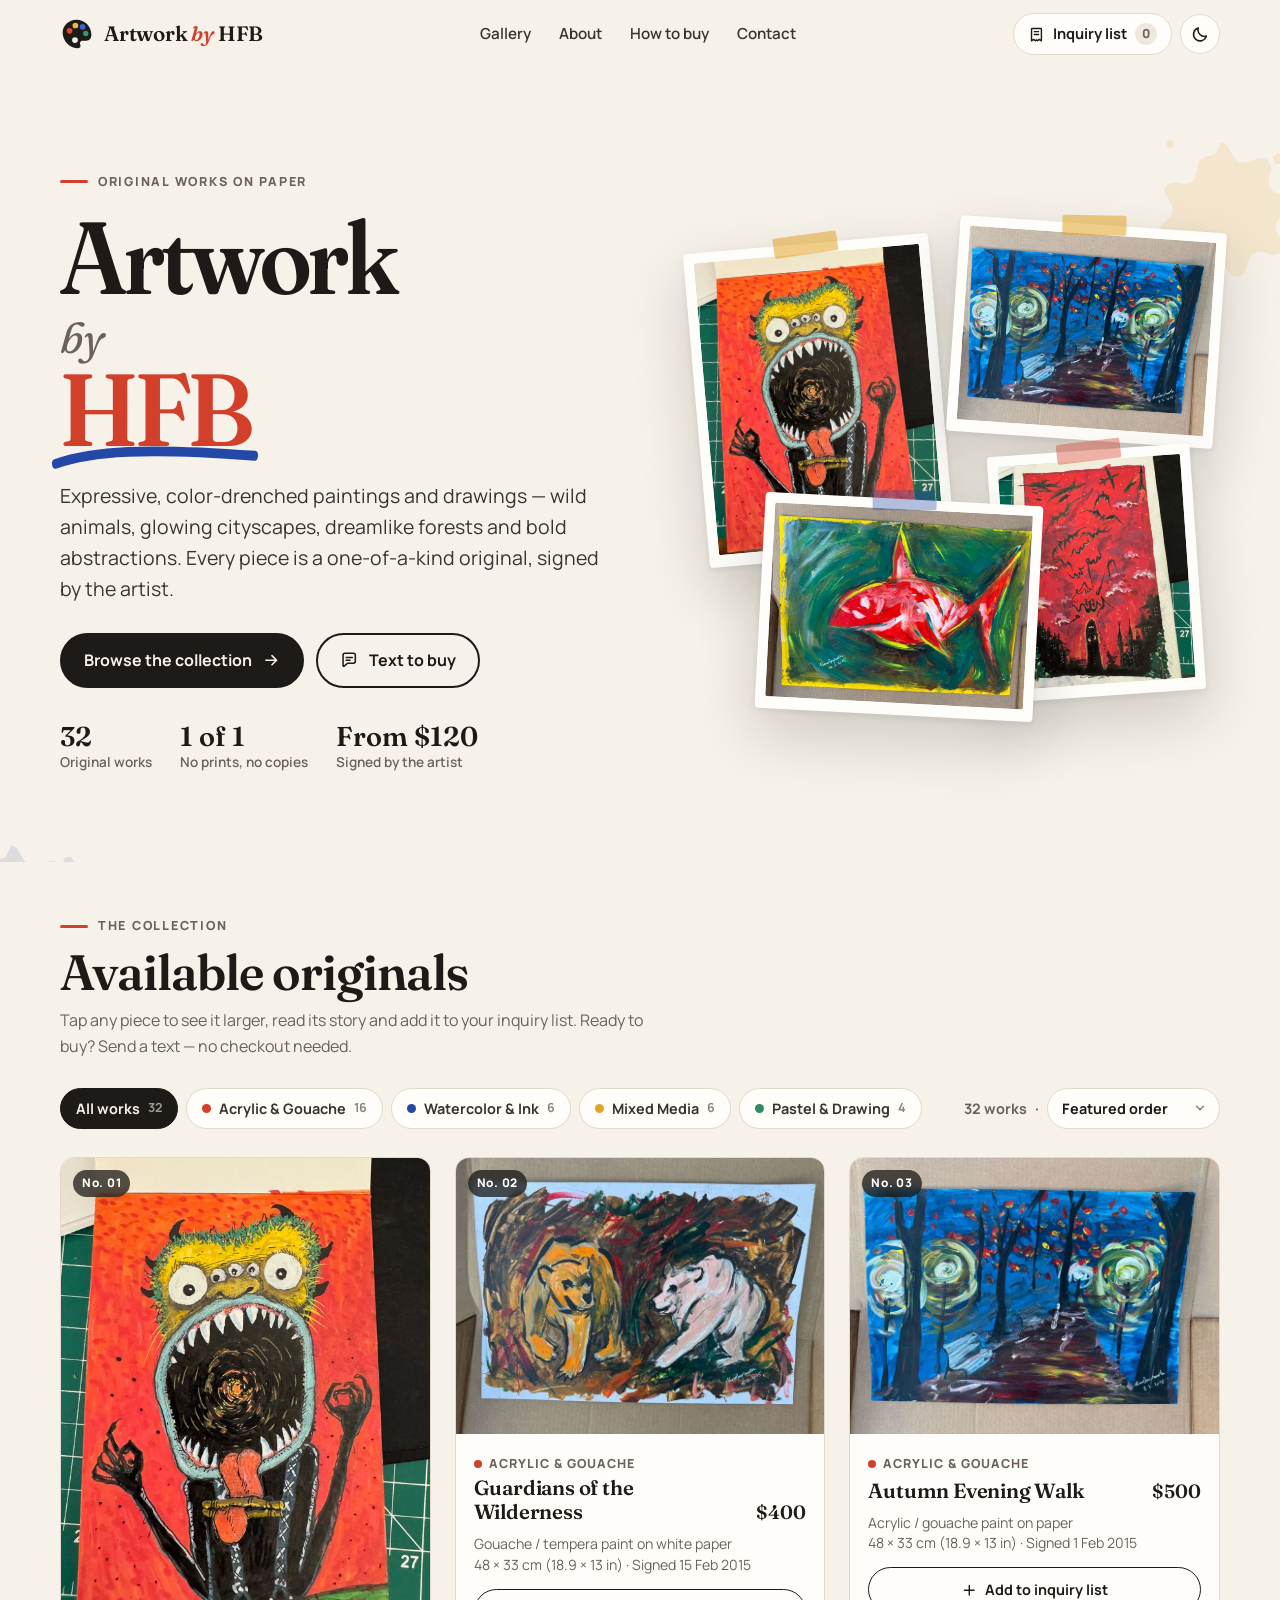
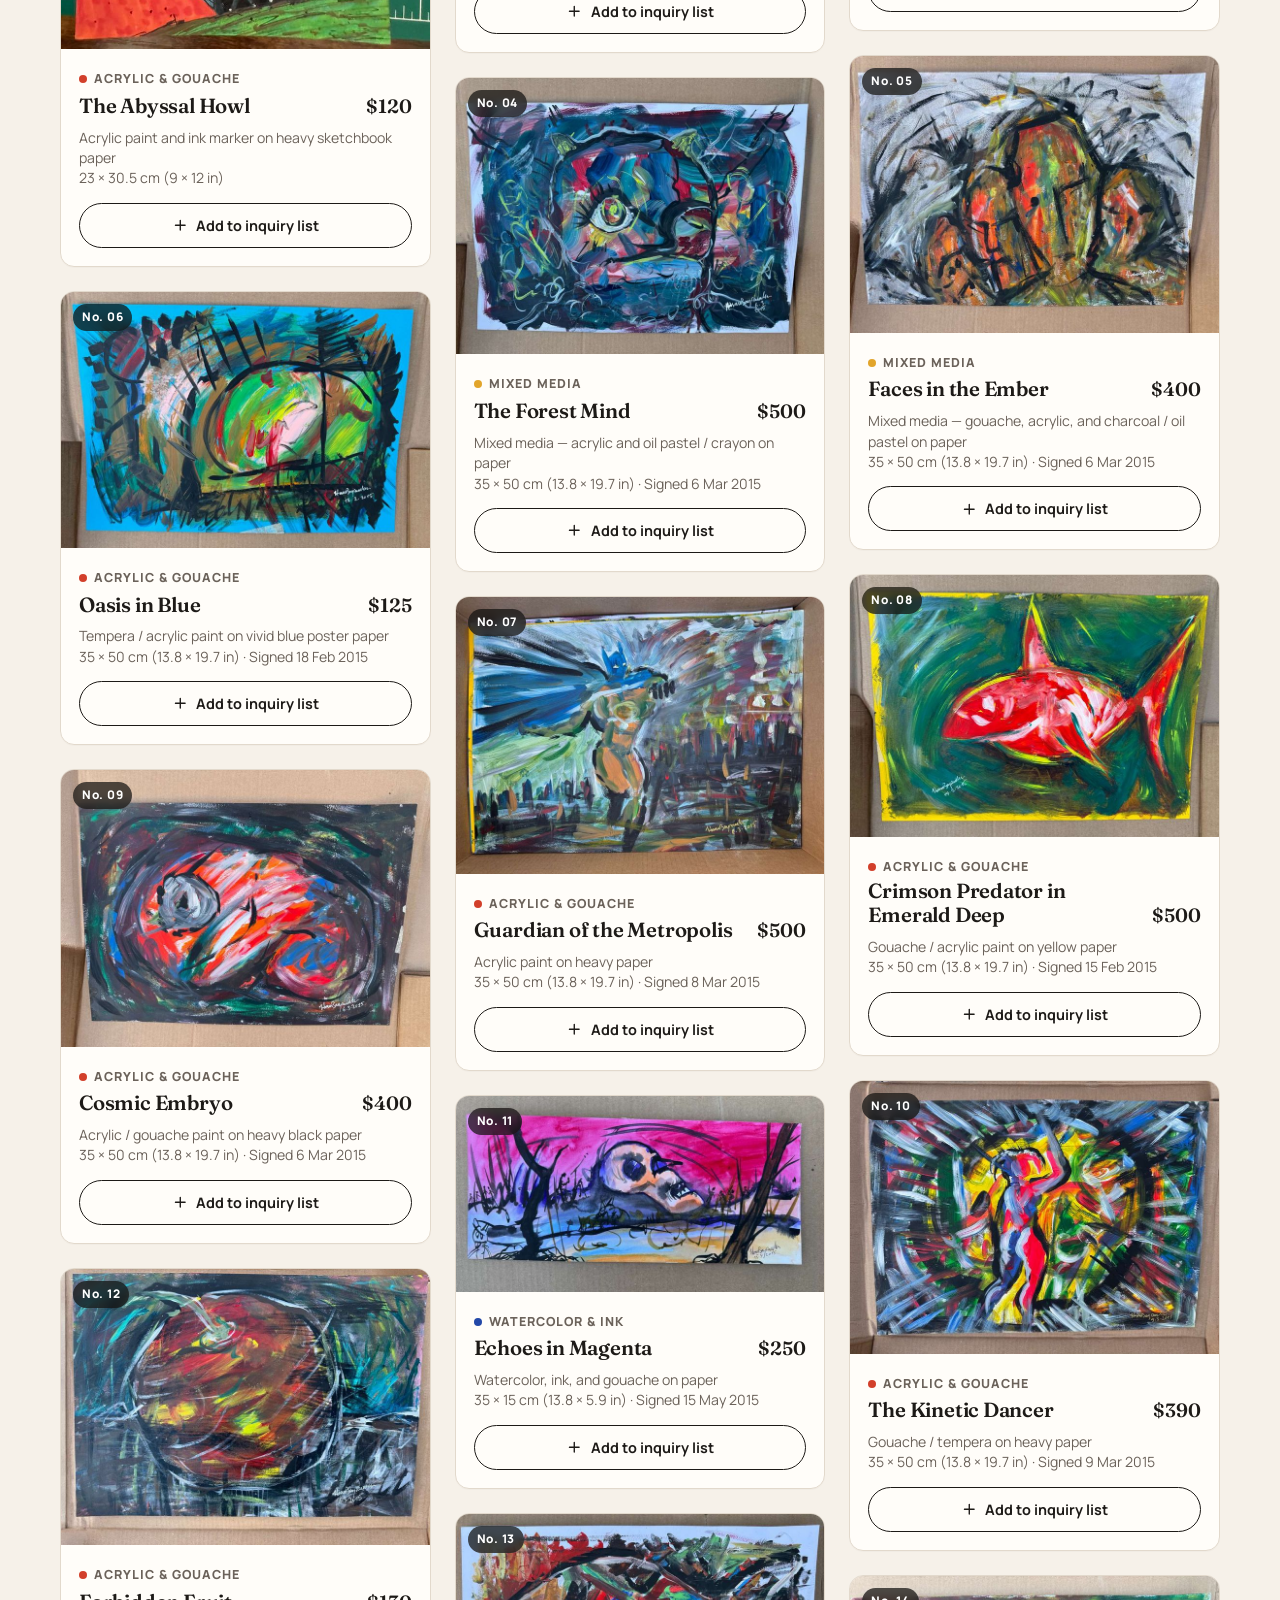
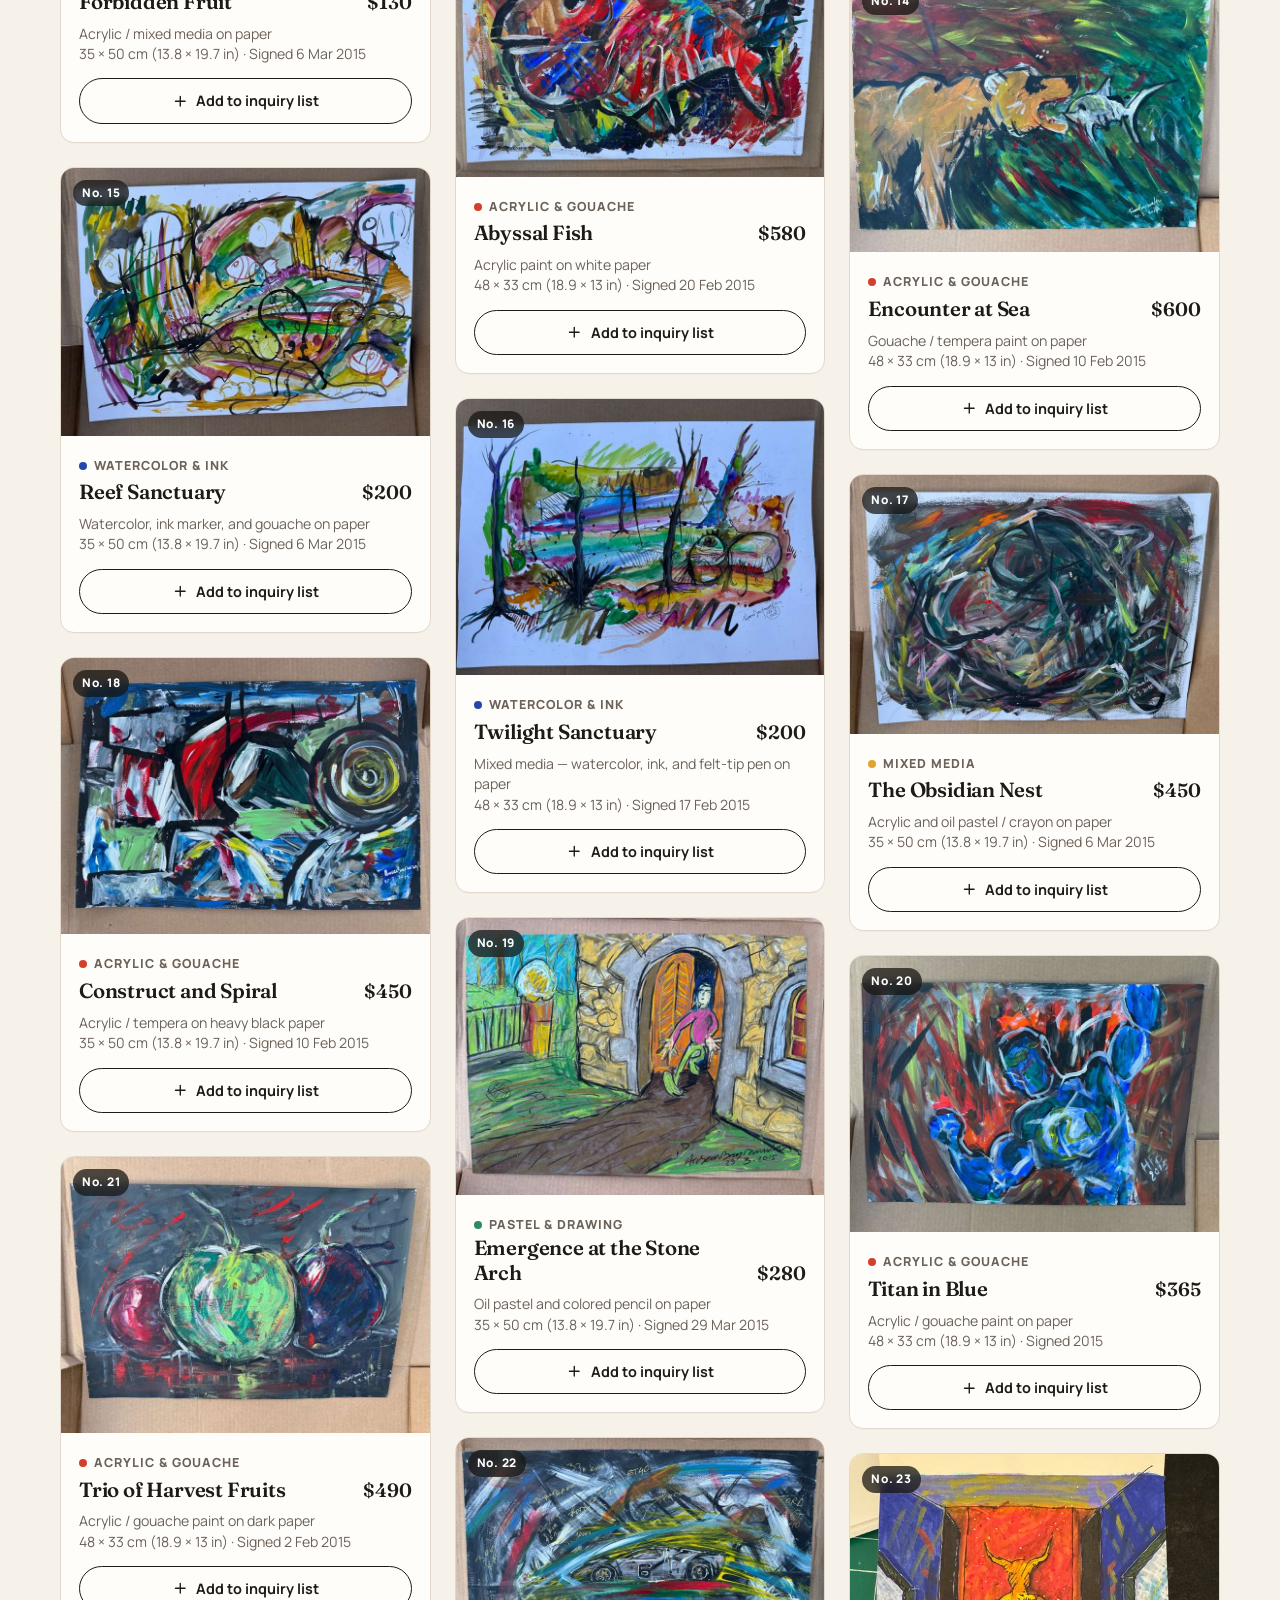
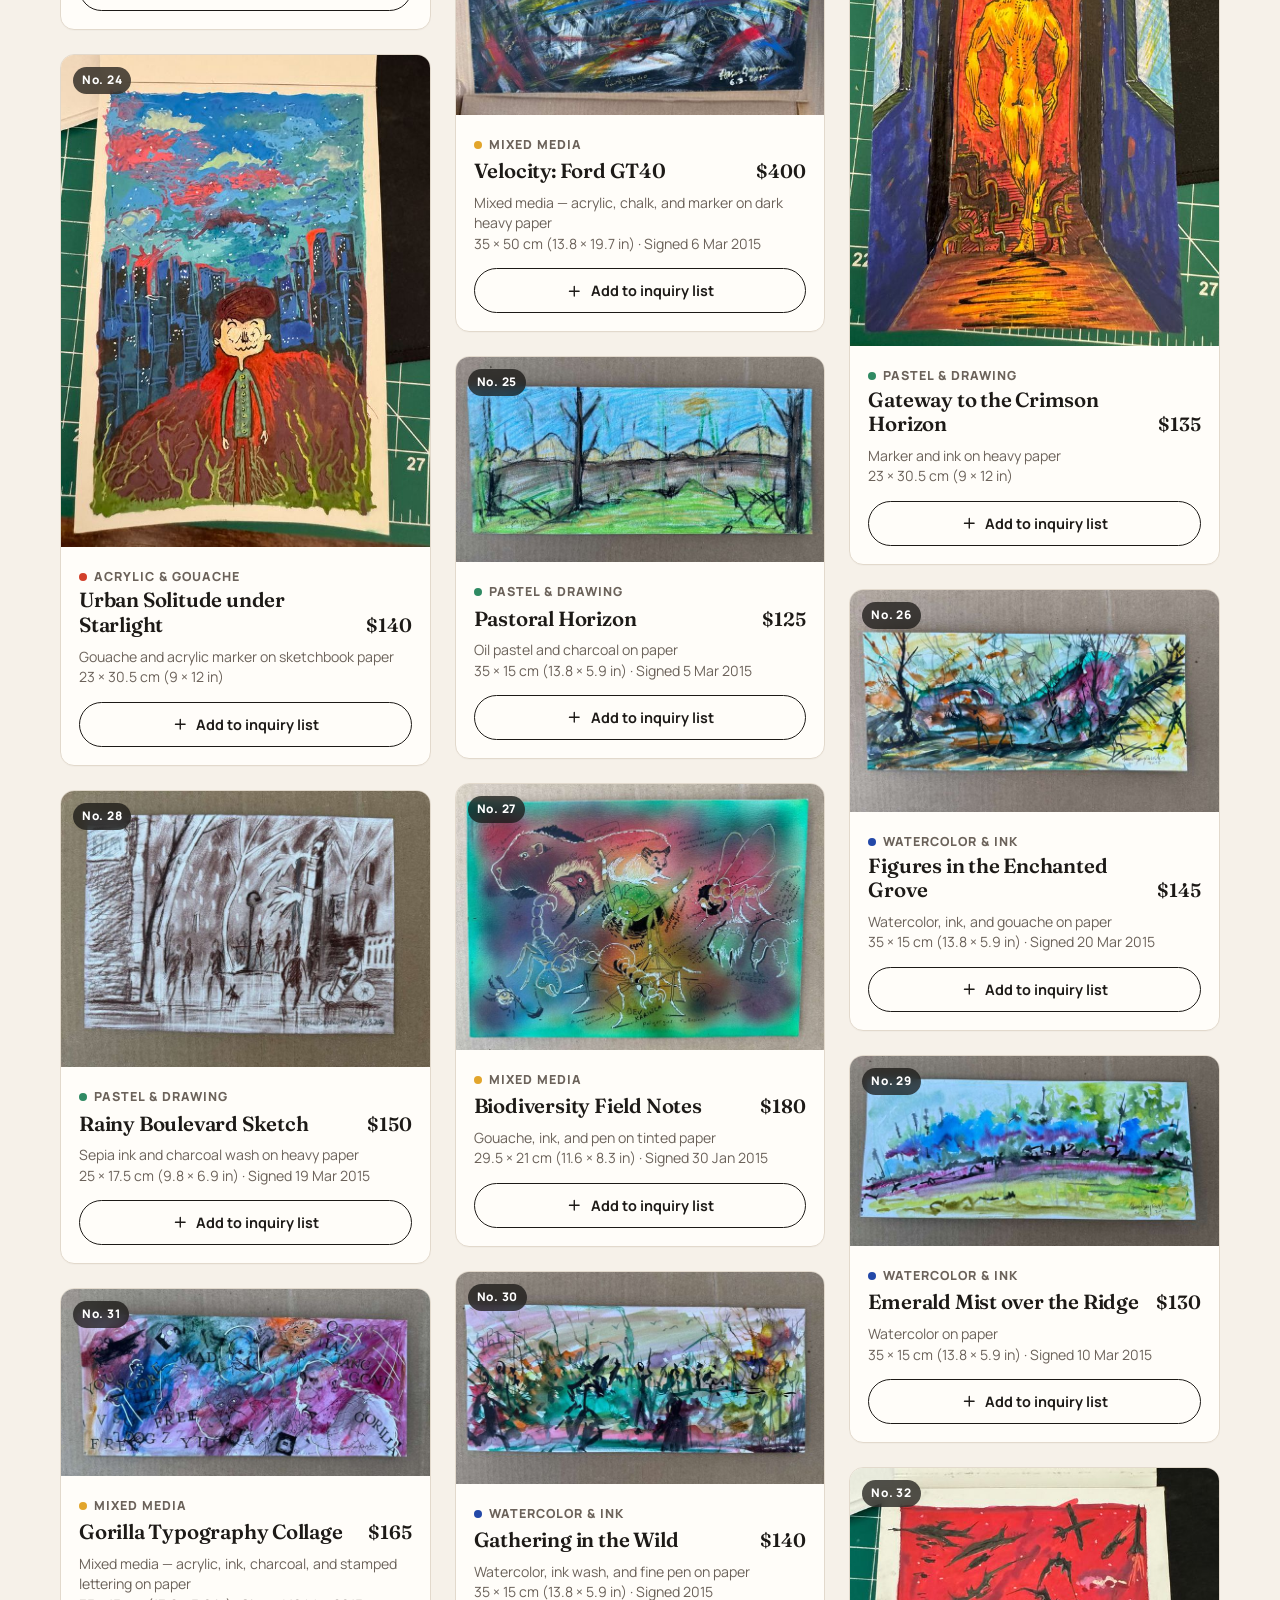
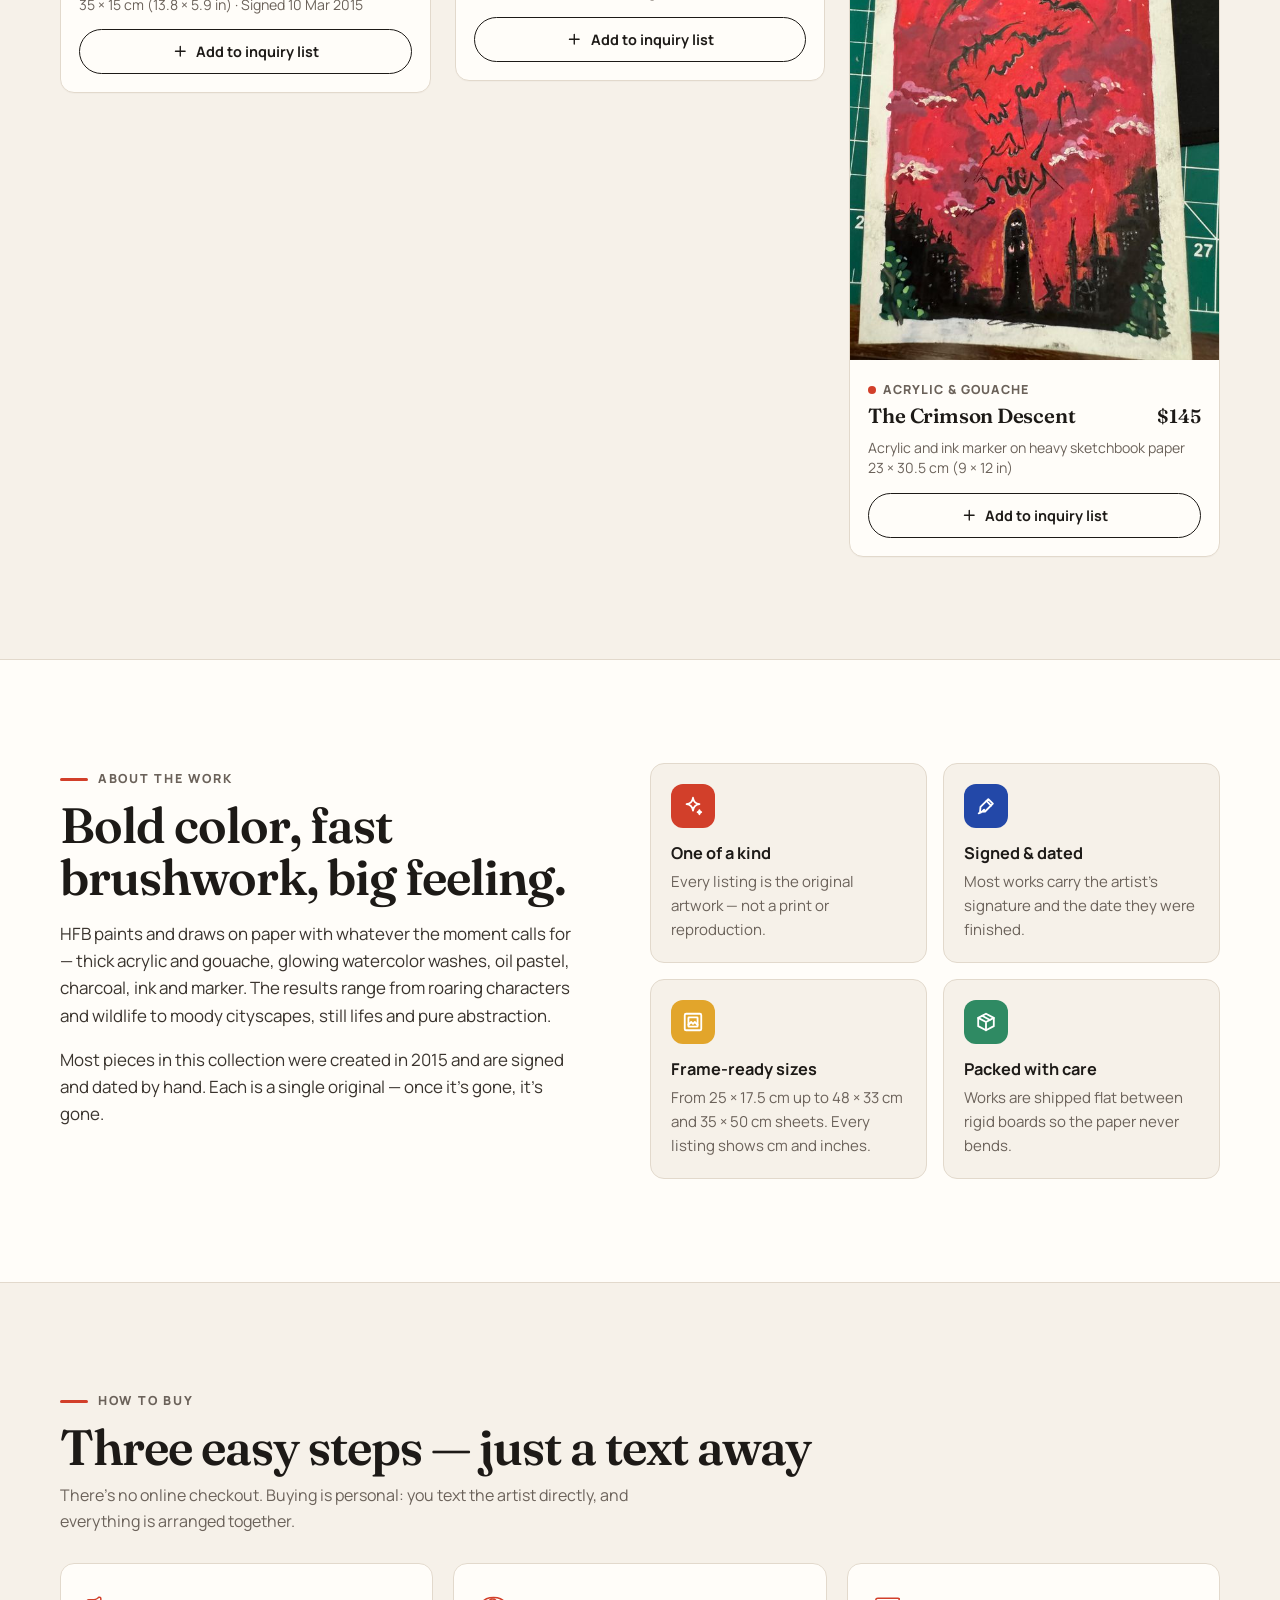
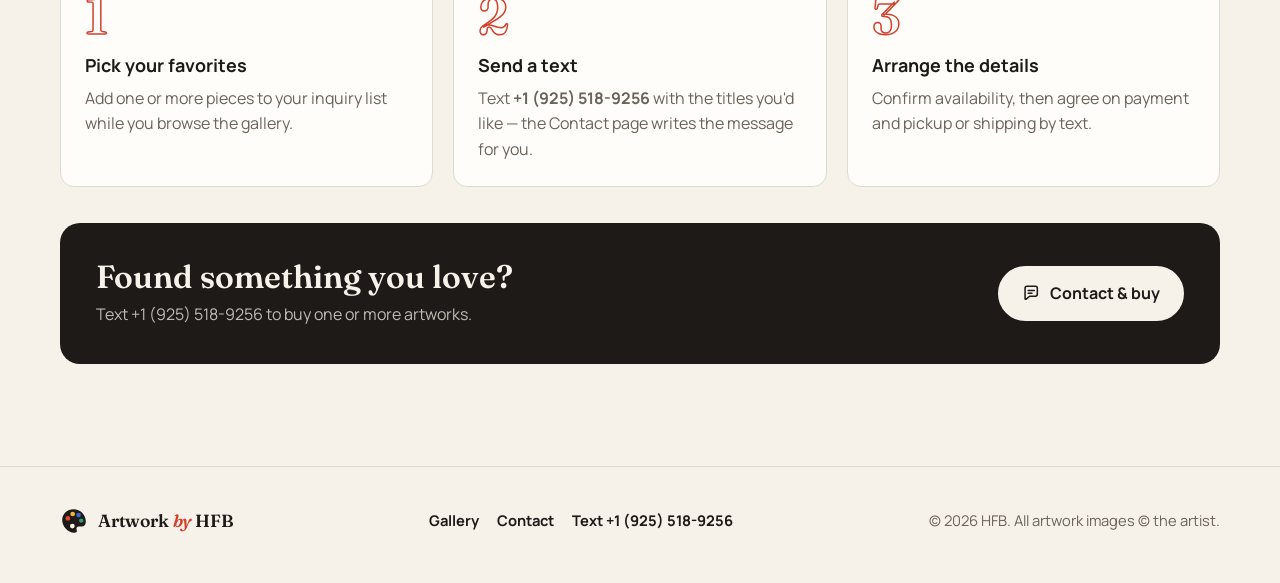
==== commit c5dee77f: "Update artwork sizes and prices, unpublish listing drafts - Use measured sheet sizes for 28 works an" ====
--- a/index.html
+++ b/index.html
@@ -18,7 +18,7 @@
   <link rel="preconnect" href="https://fonts.googleapis.com">
   <link rel="preconnect" href="https://fonts.gstatic.com" crossorigin>
   <link href="https://fonts.googleapis.com/css2?family=Fraunces:ital,opsz,wght,SOFT,WONK@0,9..144,400..700,0..100,0..1;1,9..144,400..700,0..100,0..1&family=Manrope:wght@400..800&display=swap" rel="stylesheet">
-  <link rel="stylesheet" href="assets/css/styles.css">
+  <link rel="stylesheet" href="assets/css/styles.css?v=2">
   <script>try{var t=localStorage.getItem("hfb-theme");if(t==="light"||t==="dark")document.documentElement.setAttribute("data-theme",t)}catch(e){}</script>
 </head>
 <body>
@@ -143,7 +143,7 @@
           <div class="feature">
             <div class="feature-icon" style="background: var(--ochre);"><svg class="icon" aria-hidden="true"><use href="assets/img/icons.svg#i-frame"></use></svg></div>
             <h3>Frame-ready sizes</h3>
-            <p>9×12, 12×16 and 8×16 in sheets. They look best in a 16×20 in matted frame.</p>
+            <p>From 25 × 17.5 cm up to 48 × 33 cm and 35 × 50 cm sheets. Every listing shows cm and inches.</p>
           </div>
           <div class="feature">
             <div class="feature-icon" style="background: var(--green);"><svg class="icon" aria-hidden="true"><use href="assets/img/icons.svg#i-package"></use></svg></div>
@@ -220,8 +220,8 @@
     </div>
   </dialog>
 
-  <script src="assets/js/artworks.js"></script>
-  <script src="assets/js/common.js"></script>
-  <script src="assets/js/gallery.js"></script>
+  <script src="assets/js/artworks.js?v=2"></script>
+  <script src="assets/js/common.js?v=2"></script>
+  <script src="assets/js/gallery.js?v=2"></script>
 </body>
 </html>
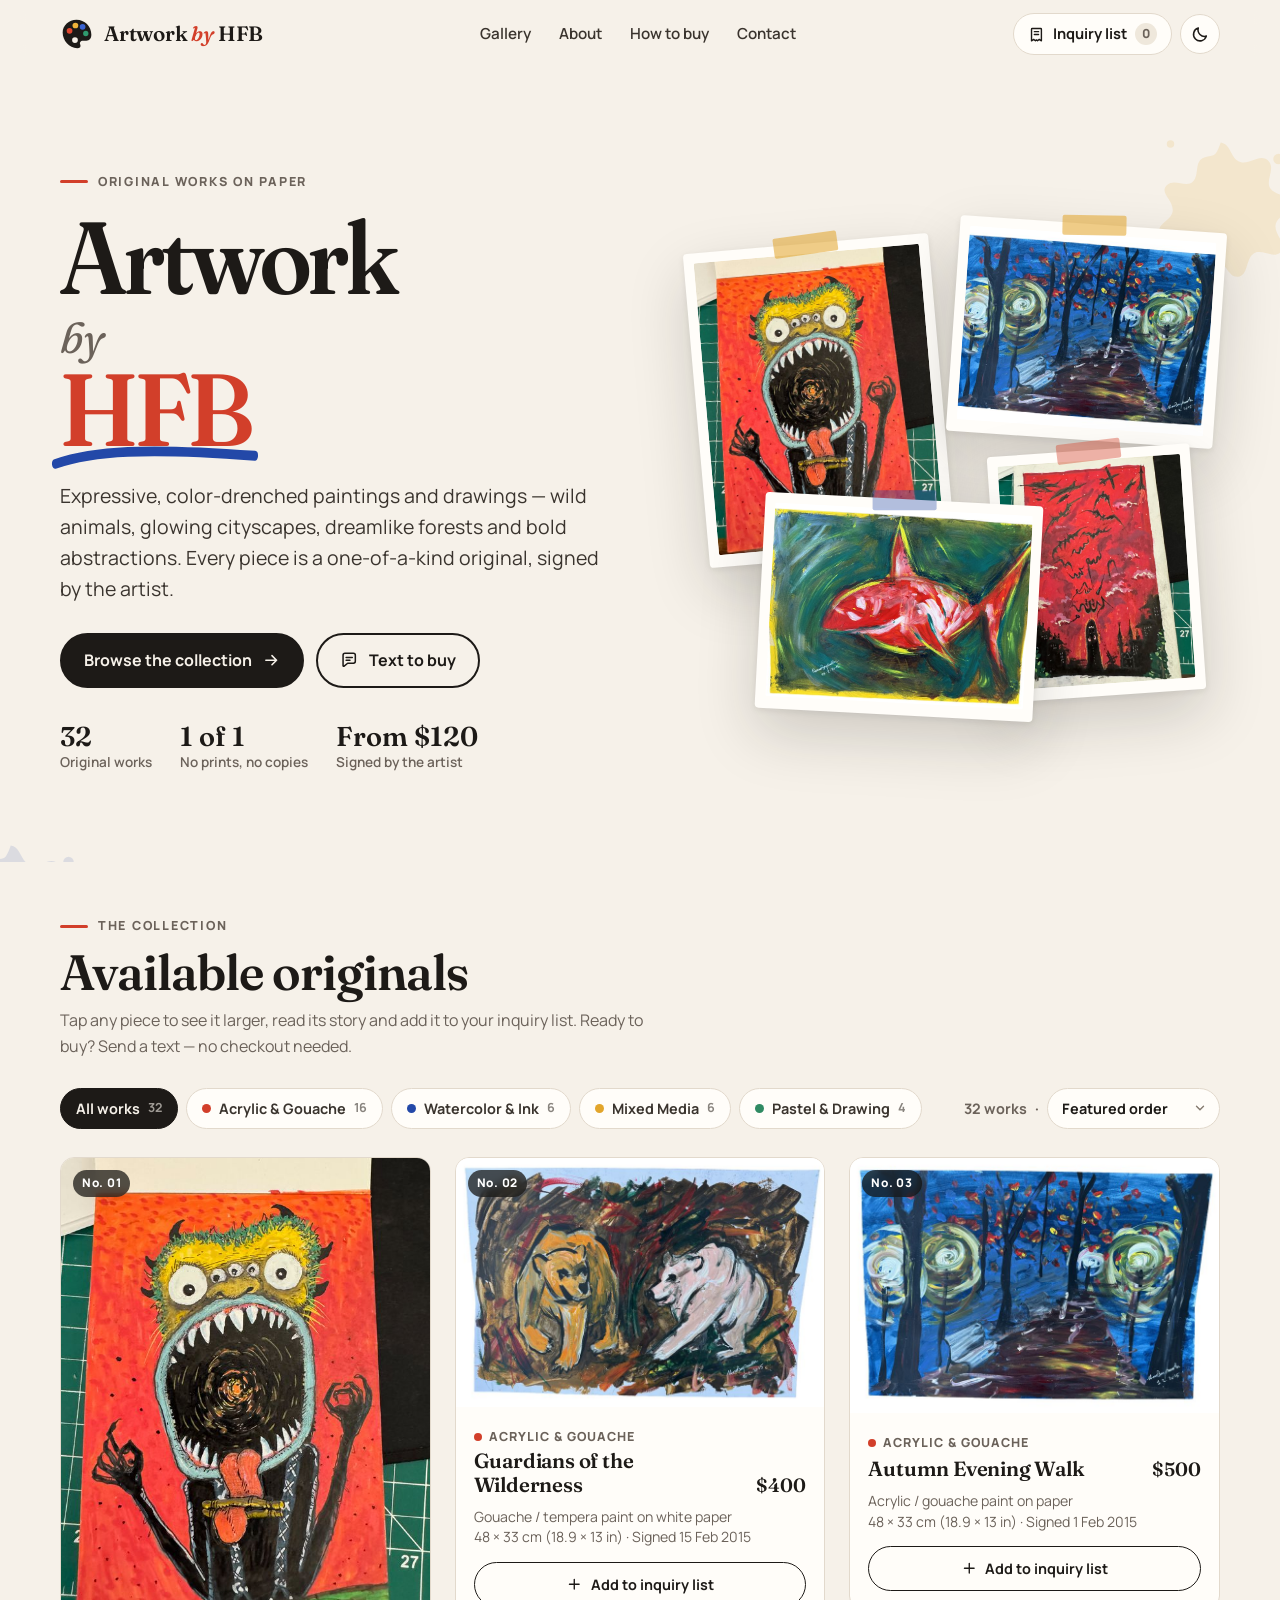
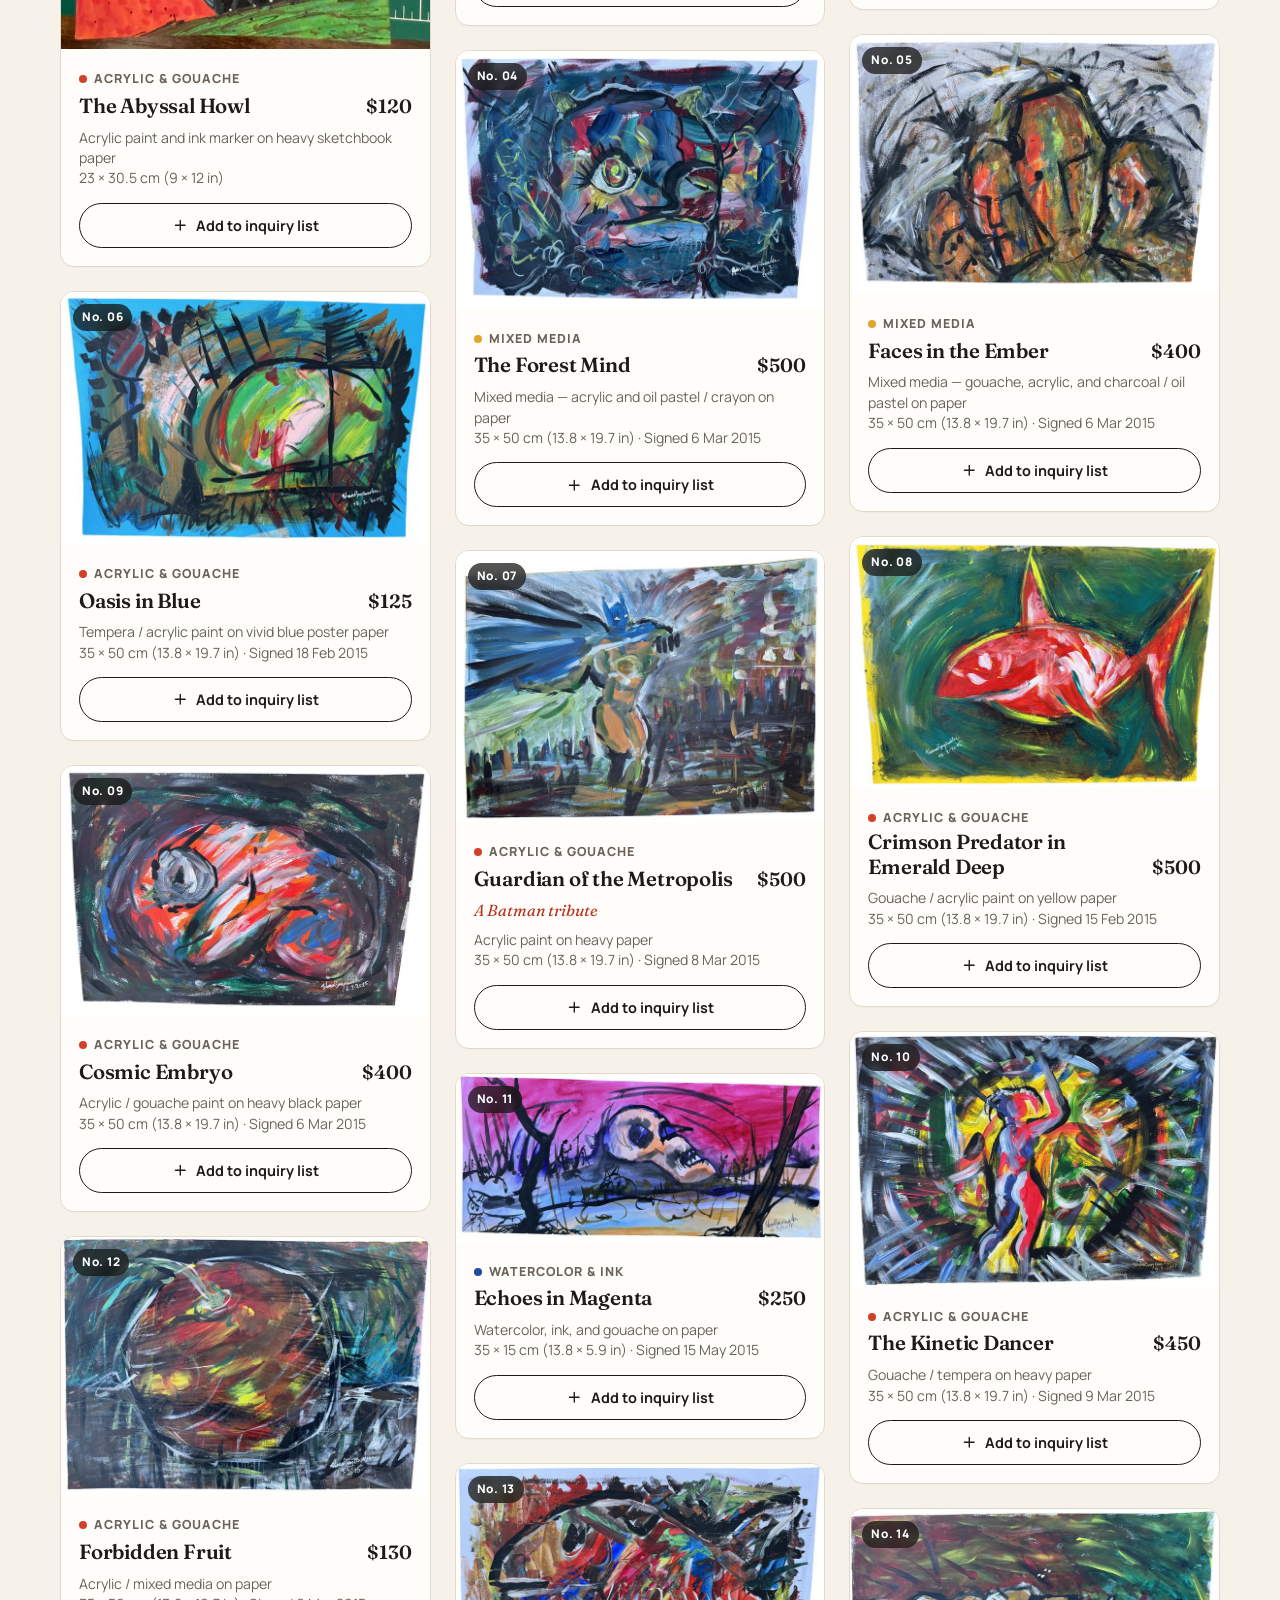
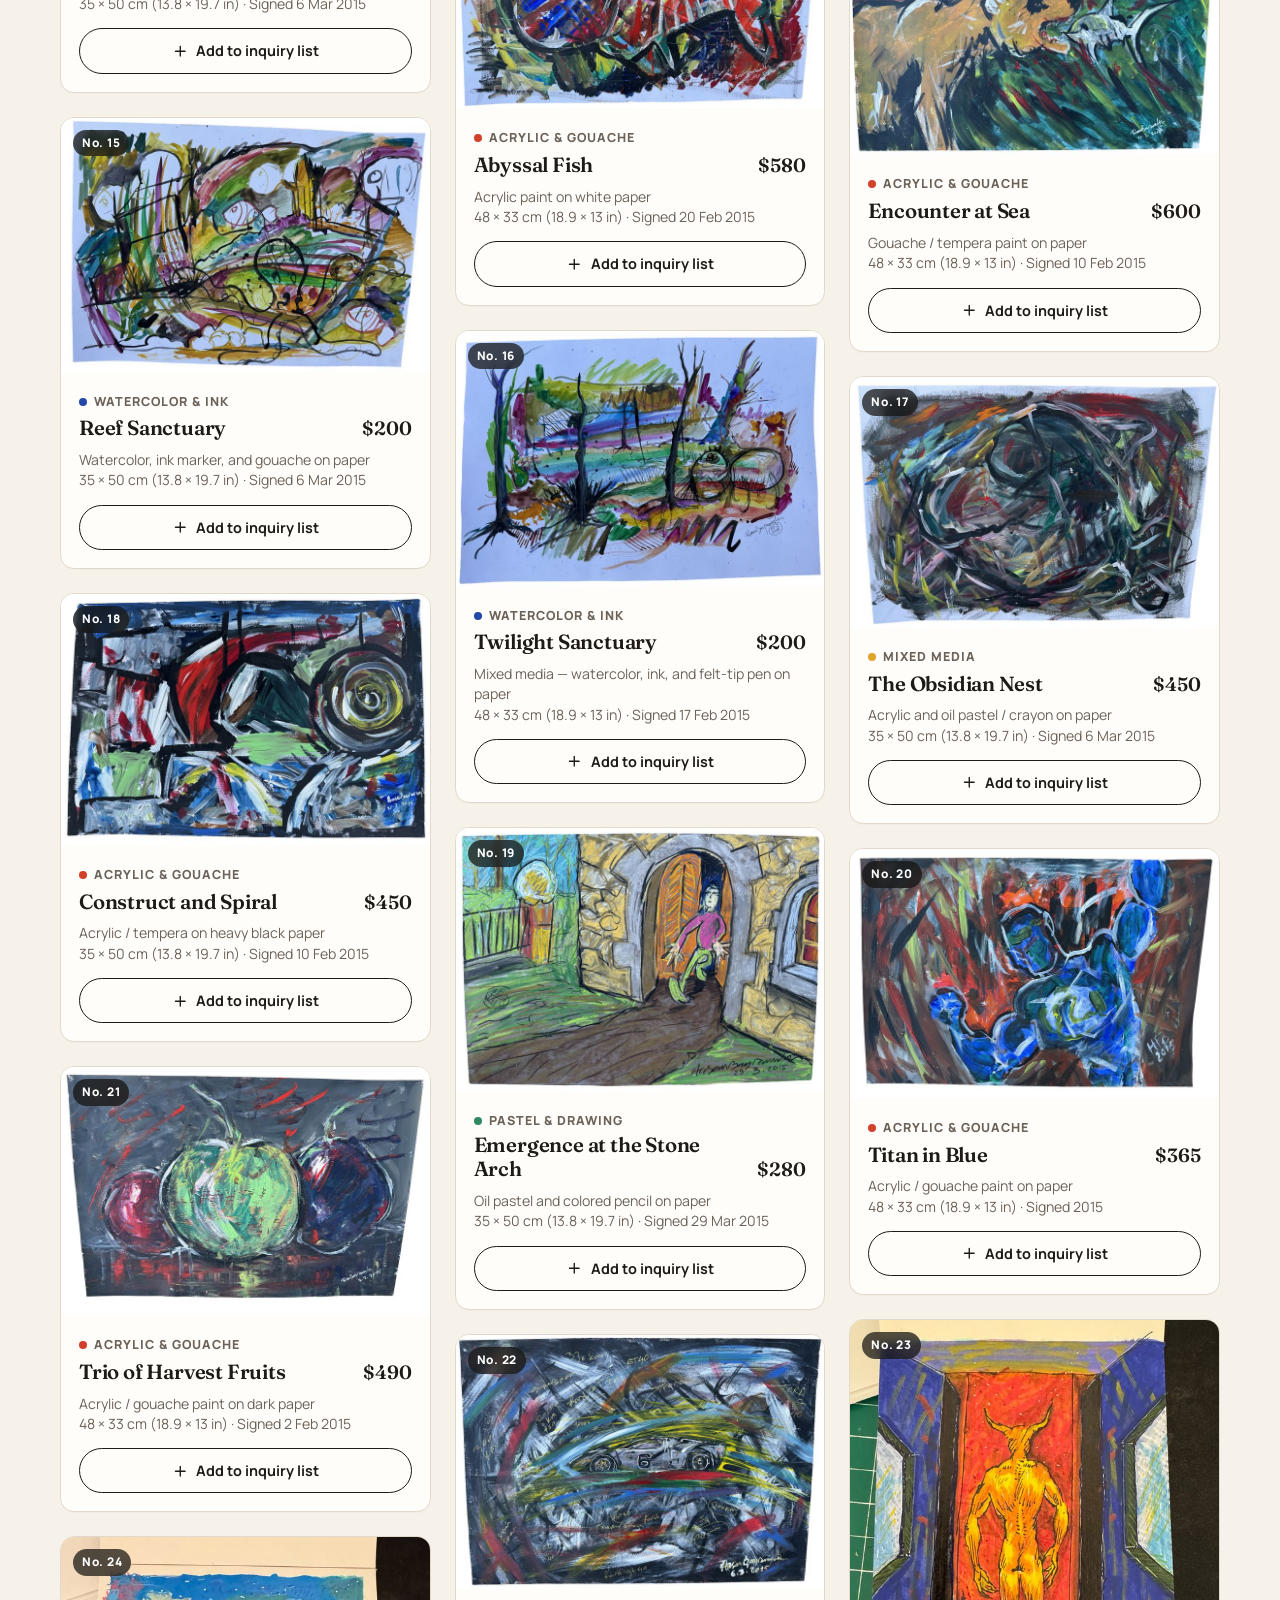
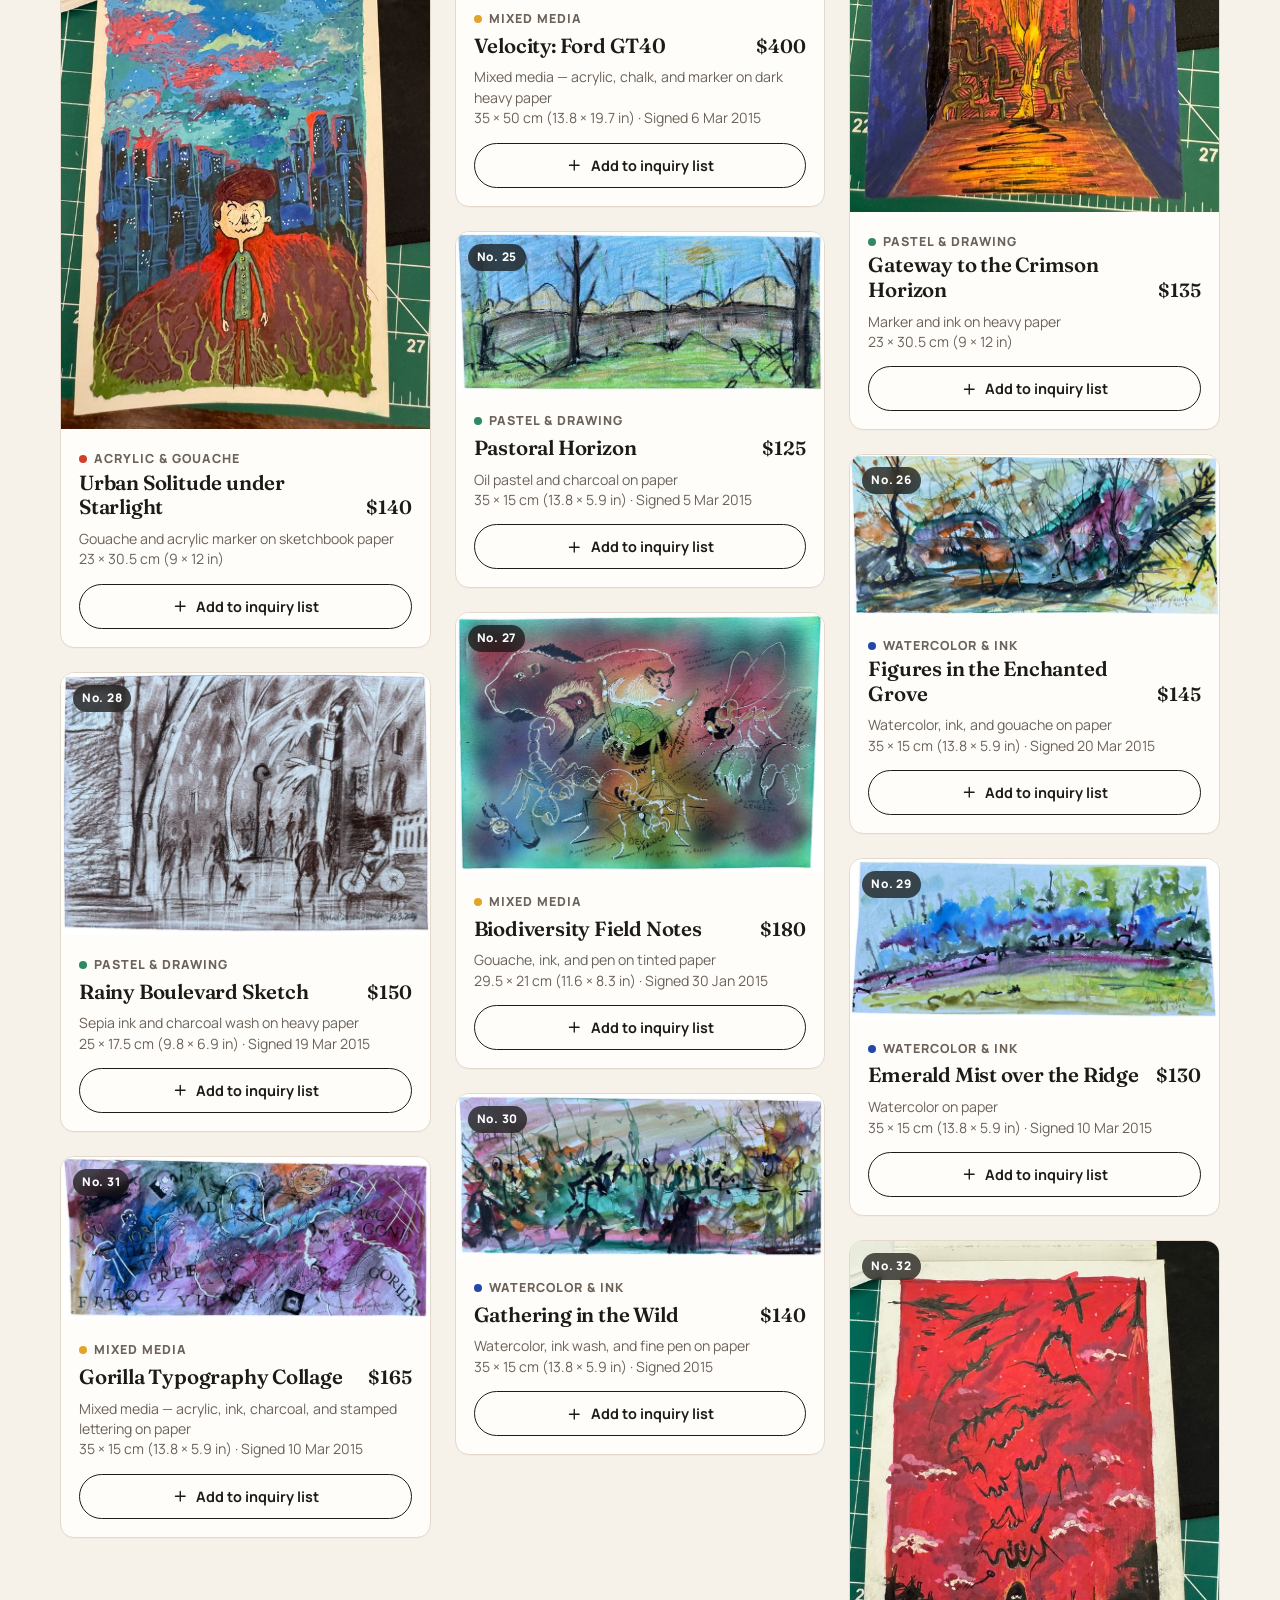
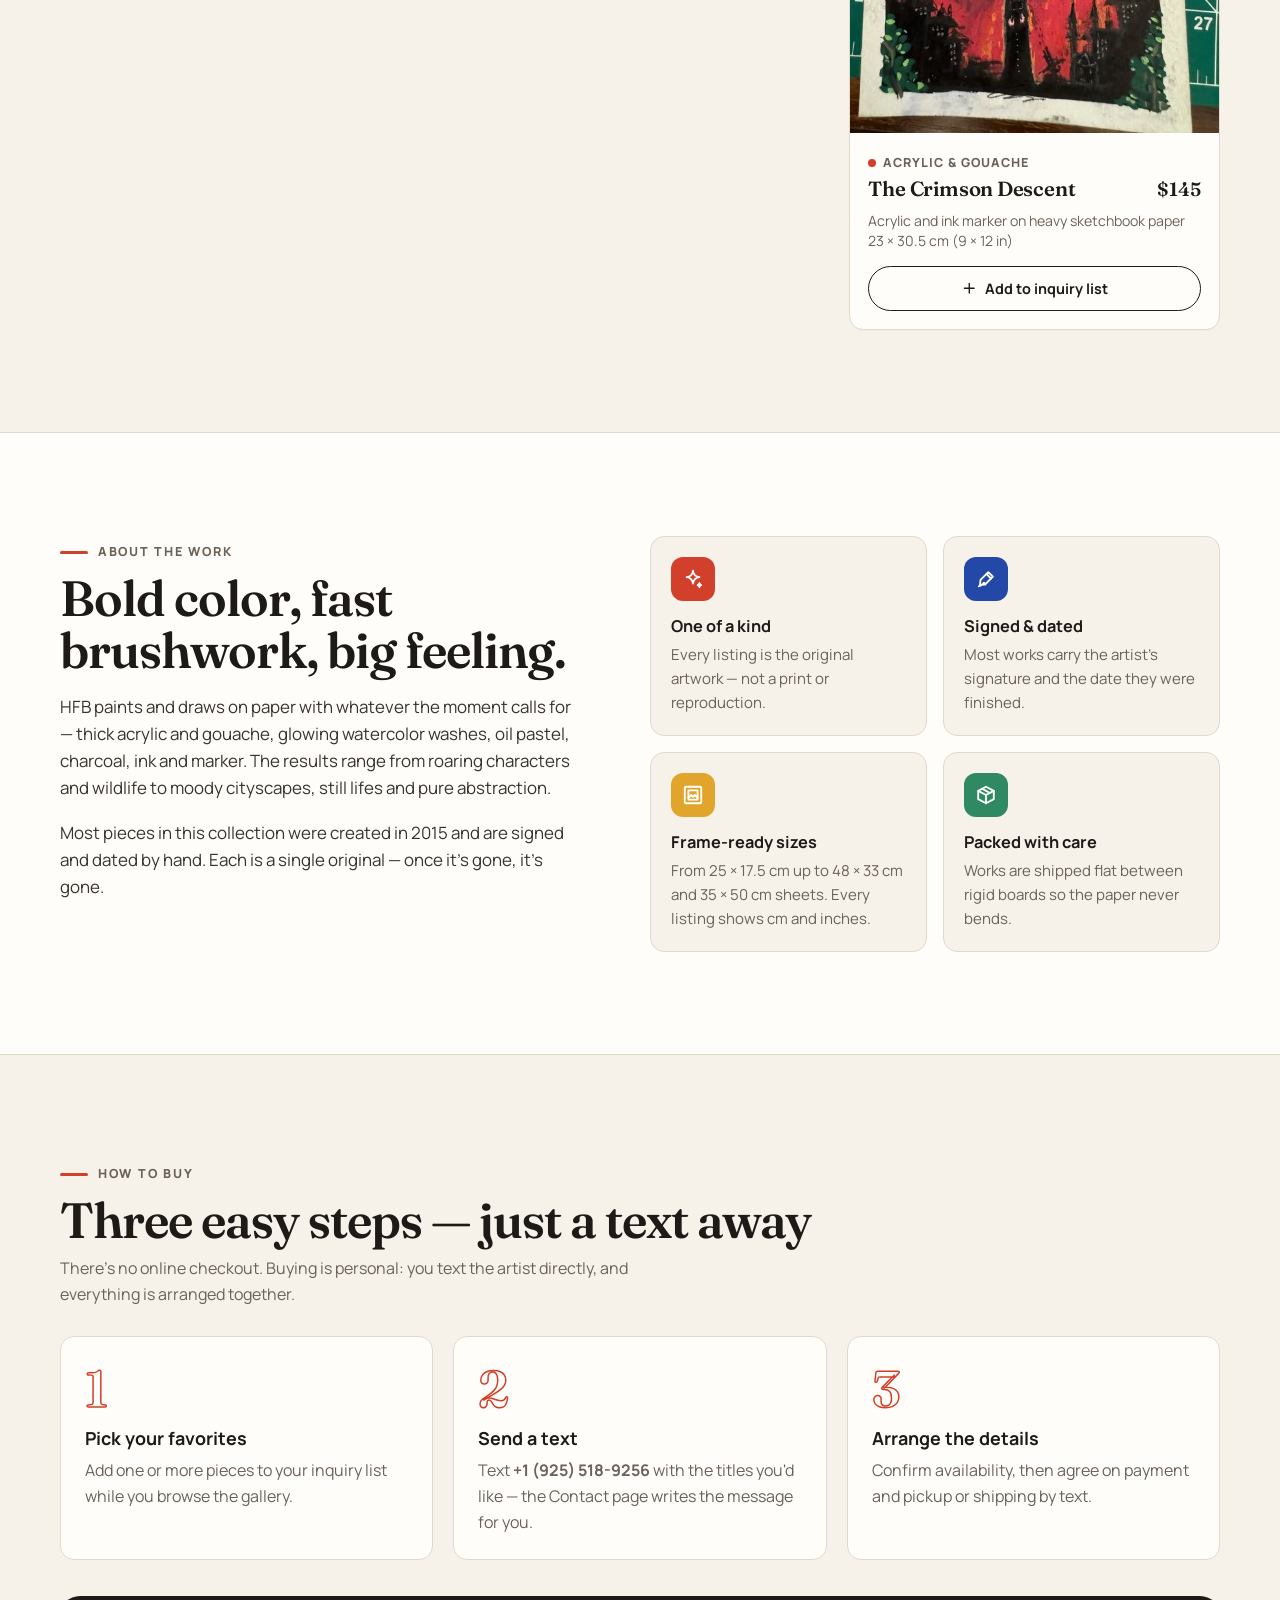
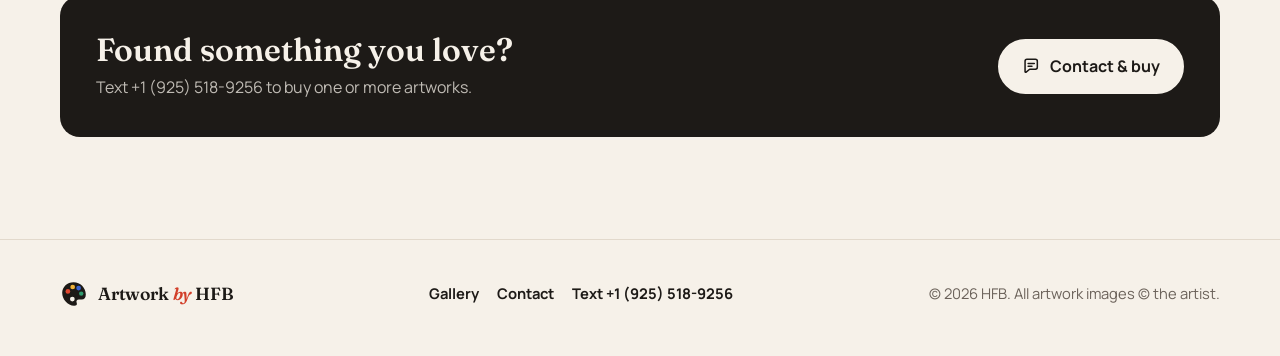
==== commit 999630d2: "Use background-removed photos, reprice Kinetic Dancer, note Batman - Replace the web images for 28 w" ====
--- a/index.html
+++ b/index.html
@@ -18,7 +18,7 @@
   <link rel="preconnect" href="https://fonts.googleapis.com">
   <link rel="preconnect" href="https://fonts.gstatic.com" crossorigin>
   <link href="https://fonts.googleapis.com/css2?family=Fraunces:ital,opsz,wght,SOFT,WONK@0,9..144,400..700,0..100,0..1;1,9..144,400..700,0..100,0..1&family=Manrope:wght@400..800&display=swap" rel="stylesheet">
-  <link rel="stylesheet" href="assets/css/styles.css?v=2">
+  <link rel="stylesheet" href="assets/css/styles.css?v=3">
   <script>try{var t=localStorage.getItem("hfb-theme");if(t==="light"||t==="dark")document.documentElement.setAttribute("data-theme",t)}catch(e){}</script>
 </head>
 <body>
@@ -83,10 +83,10 @@
           </ul>
         </div>
         <div class="hero-wall" aria-label="Featured works">
-          <button type="button" class="pin pin-1" data-open="the-abyssal-howl" aria-label="View The Abyssal Howl"><img src="images/thumb/the-abyssal-howl.jpg" alt=""></button>
-          <button type="button" class="pin pin-2" data-open="autumn-evening-walk" aria-label="View Autumn Evening Walk"><img src="images/thumb/autumn-evening-walk.jpg" alt=""></button>
-          <button type="button" class="pin pin-3" data-open="crimson-predator-in-emerald-deep" aria-label="View Crimson Predator in Emerald Deep"><img src="images/thumb/crimson-predator-in-emerald-deep.jpg" alt=""></button>
-          <button type="button" class="pin pin-4" data-open="the-crimson-descent" aria-label="View The Crimson Descent"><img src="images/thumb/the-crimson-descent.jpg" alt=""></button>
+          <button type="button" class="pin pin-1" data-open="the-abyssal-howl" aria-label="View The Abyssal Howl"><img src="images/thumb/the-abyssal-howl.jpg?v=3" alt=""></button>
+          <button type="button" class="pin pin-2" data-open="autumn-evening-walk" aria-label="View Autumn Evening Walk"><img src="images/thumb/autumn-evening-walk.jpg?v=3" alt=""></button>
+          <button type="button" class="pin pin-3" data-open="crimson-predator-in-emerald-deep" aria-label="View Crimson Predator in Emerald Deep"><img src="images/thumb/crimson-predator-in-emerald-deep.jpg?v=3" alt=""></button>
+          <button type="button" class="pin pin-4" data-open="the-crimson-descent" aria-label="View The Crimson Descent"><img src="images/thumb/the-crimson-descent.jpg?v=3" alt=""></button>
         </div>
       </div>
     </section>
@@ -220,8 +220,8 @@
     </div>
   </dialog>
 
-  <script src="assets/js/artworks.js?v=2"></script>
-  <script src="assets/js/common.js?v=2"></script>
-  <script src="assets/js/gallery.js?v=2"></script>
+  <script src="assets/js/artworks.js?v=3"></script>
+  <script src="assets/js/common.js?v=3"></script>
+  <script src="assets/js/gallery.js?v=3"></script>
 </body>
 </html>
--- a/assets/css/styles.css
+++ b/assets/css/styles.css
@@ -295,6 +295,8 @@
 .card h3 button:hover { text-decoration: underline; text-decoration-thickness: 2px; text-underline-offset: 3px; }
 .card h3 button:focus-visible { outline: 3px solid var(--blue); outline-offset: 3px; border-radius: 4px; }
 .price { font-family: var(--font-display); font-weight: 600; font-size: 1.2rem; white-space: nowrap; }
+.subtitle { margin: 4px 0 0; font-family: var(--font-display); font-style: italic; font-size: 1rem; color: var(--red-ink); }
+.subtitle-lg { margin: -10px 0 0; font-size: 1.15rem; }
 .card-meta { margin: 6px 0 14px; color: var(--muted); font-size: .88rem; line-height: 1.45; }
 .card-actions { display: flex; gap: 8px; }
 
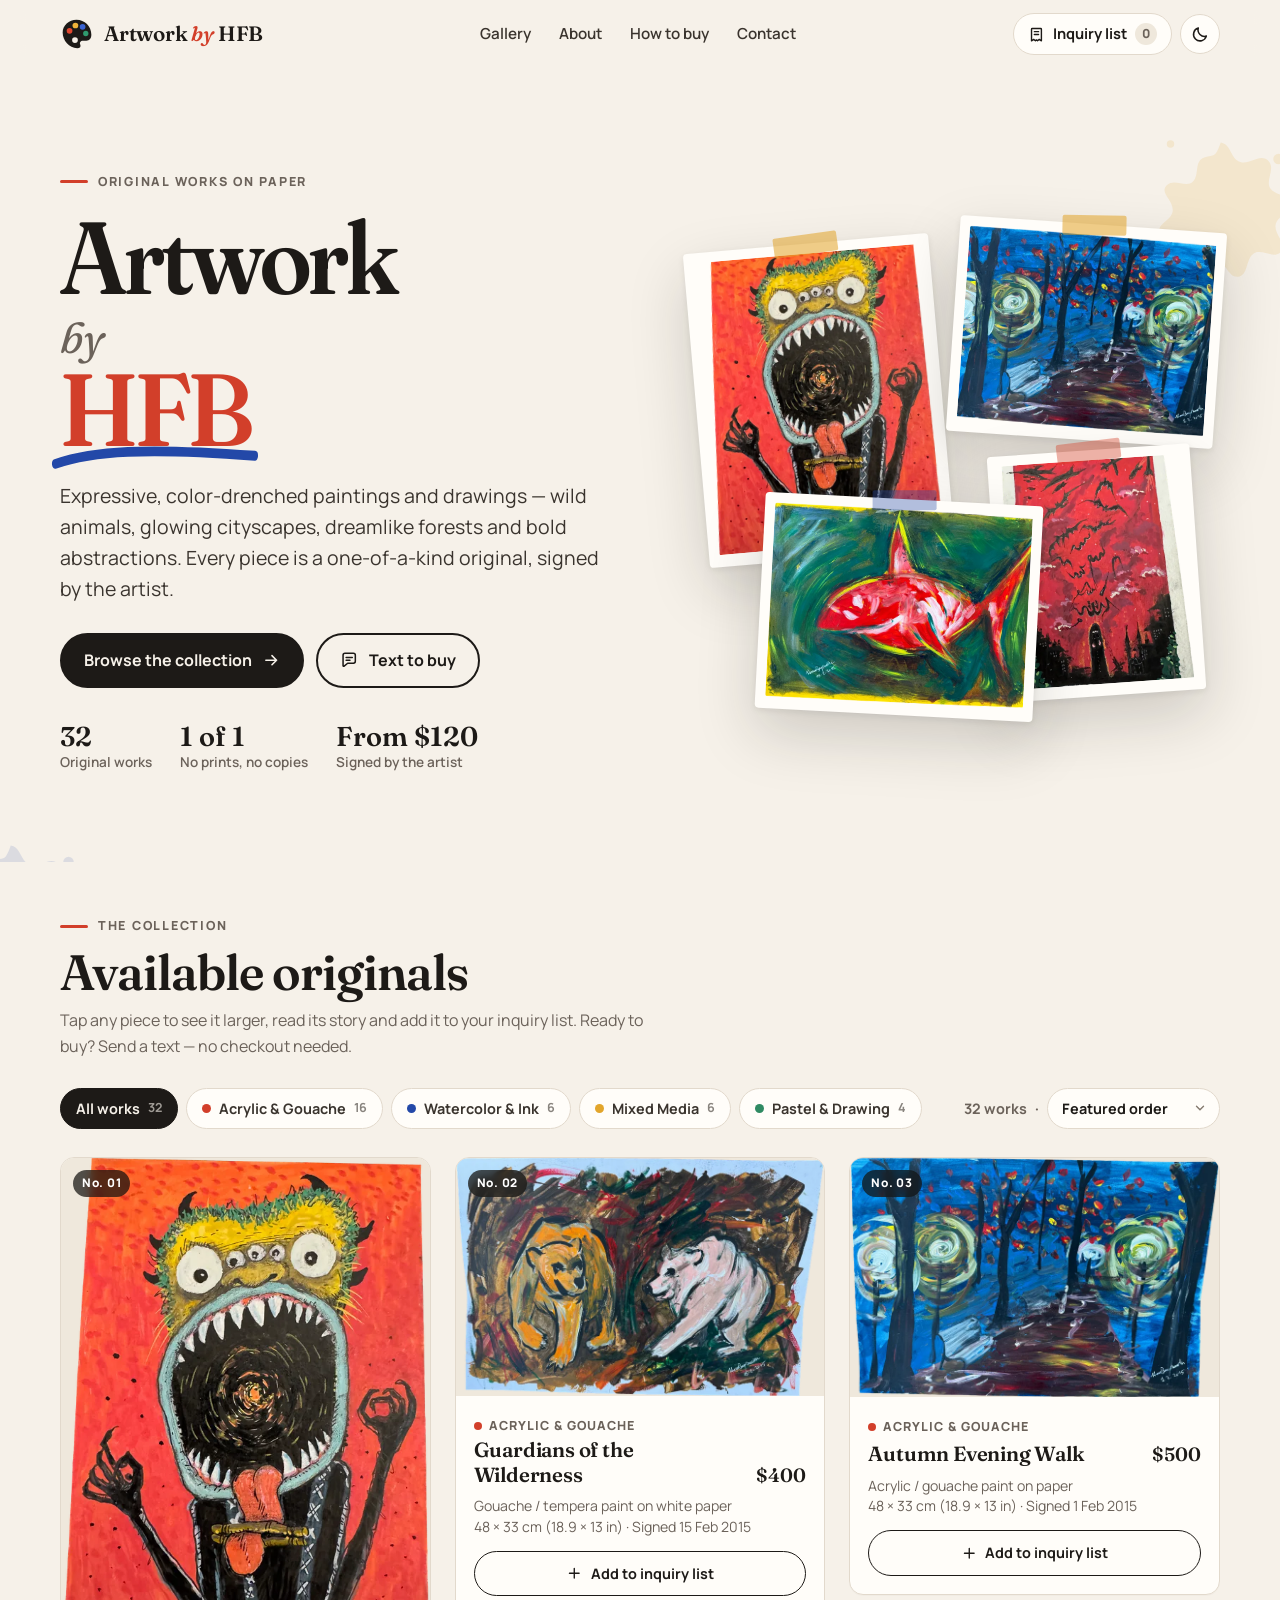
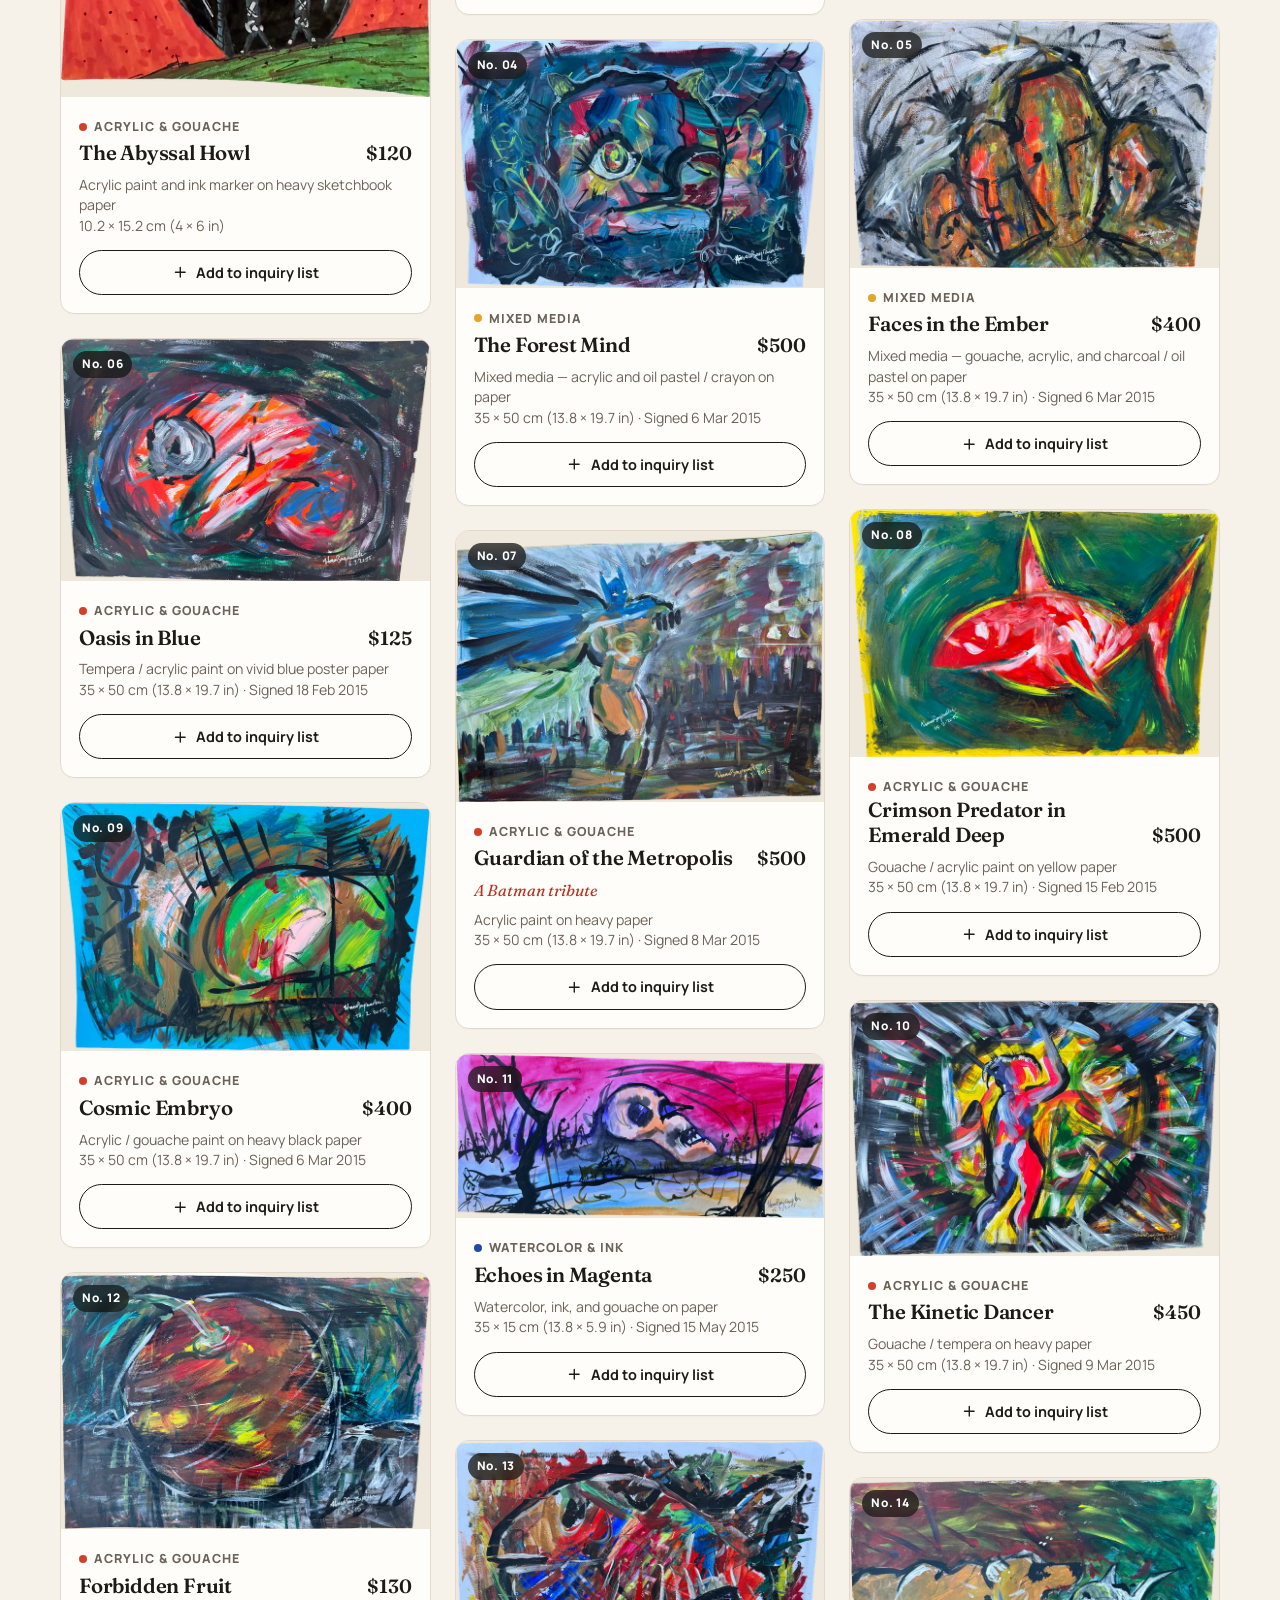
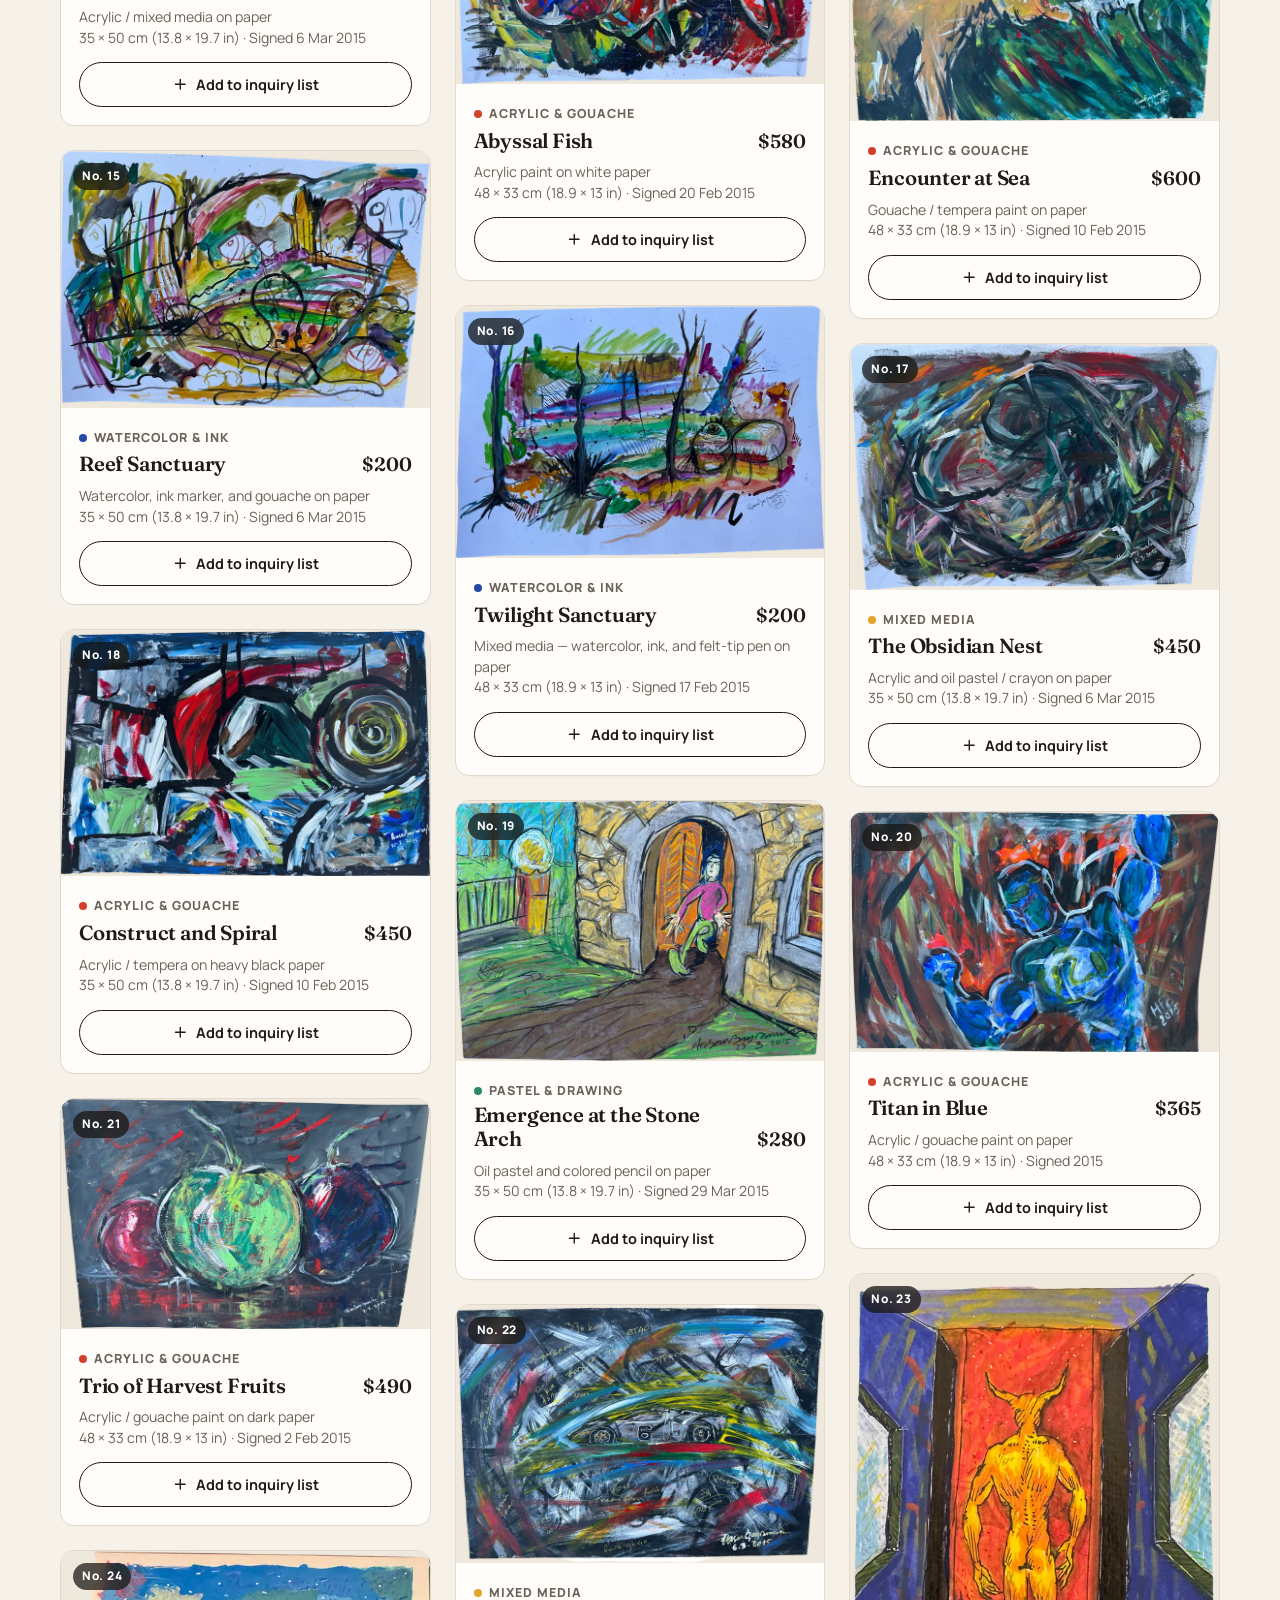
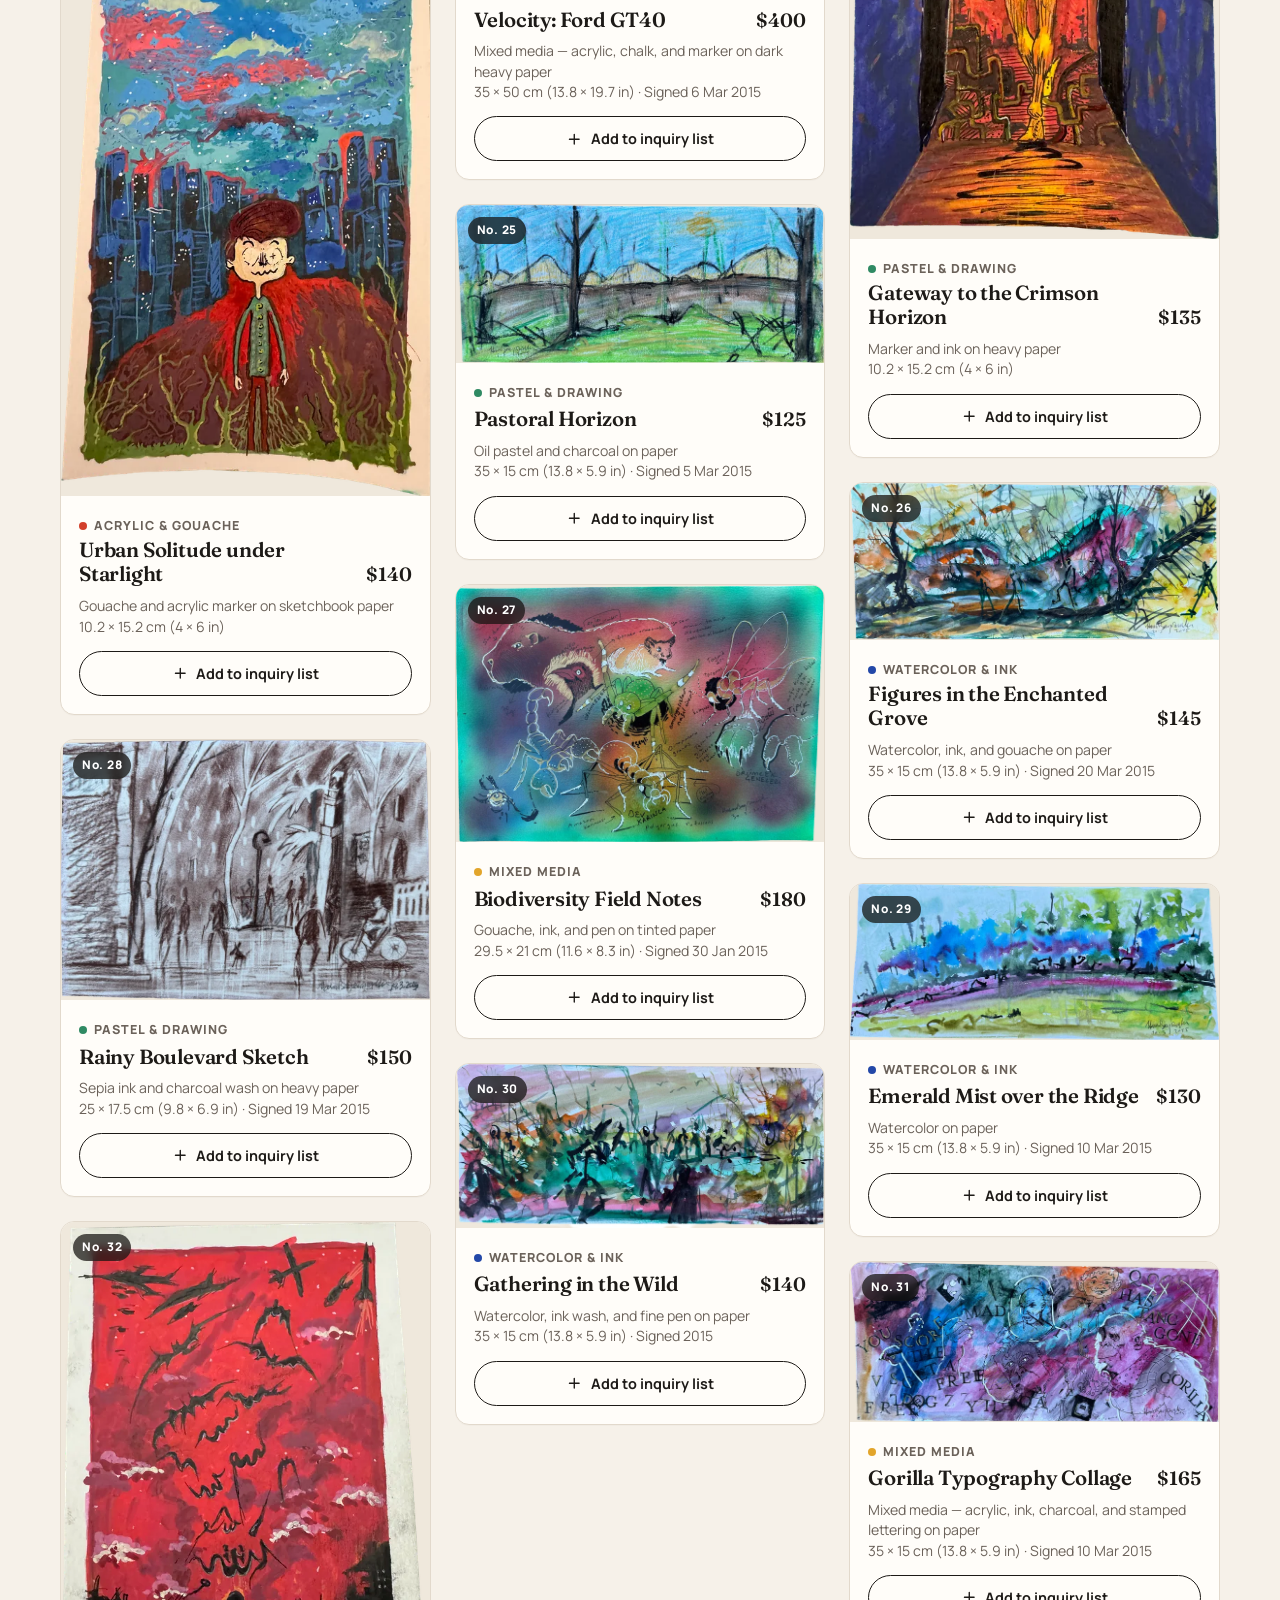
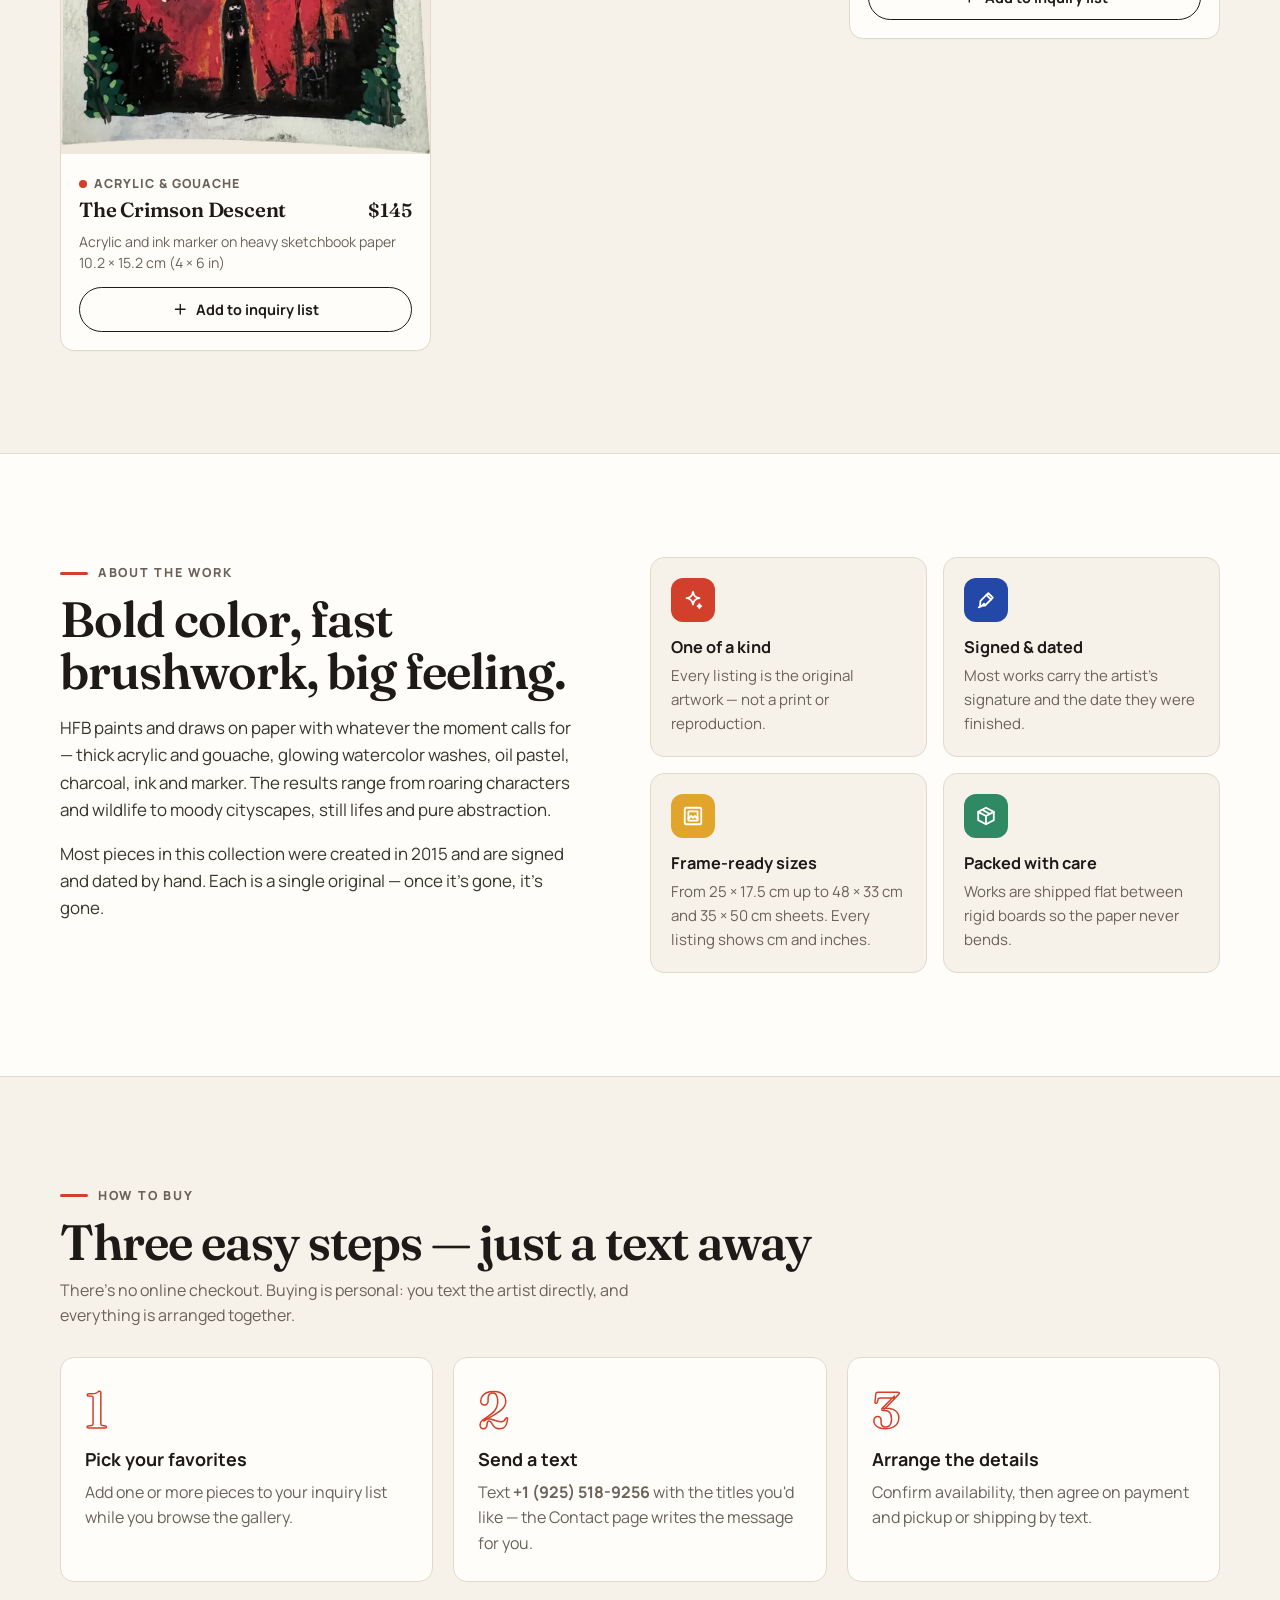
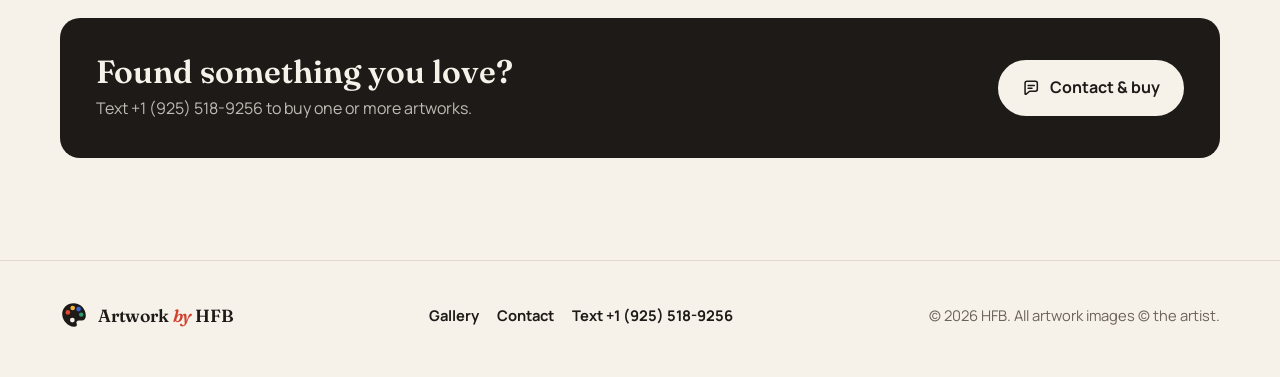
==== commit cb17709e: "Swap in background-removed artwork images, fix 4x6 in sizes - Replace all 32 artwork images with web" ====
--- a/index.html
+++ b/index.html
@@ -83,10 +83,10 @@
           </ul>
         </div>
         <div class="hero-wall" aria-label="Featured works">
-          <button type="button" class="pin pin-1" data-open="the-abyssal-howl" aria-label="View The Abyssal Howl"><img src="images/thumb/the-abyssal-howl.jpg?v=3" alt=""></button>
-          <button type="button" class="pin pin-2" data-open="autumn-evening-walk" aria-label="View Autumn Evening Walk"><img src="images/thumb/autumn-evening-walk.jpg?v=3" alt=""></button>
-          <button type="button" class="pin pin-3" data-open="crimson-predator-in-emerald-deep" aria-label="View Crimson Predator in Emerald Deep"><img src="images/thumb/crimson-predator-in-emerald-deep.jpg?v=3" alt=""></button>
-          <button type="button" class="pin pin-4" data-open="the-crimson-descent" aria-label="View The Crimson Descent"><img src="images/thumb/the-crimson-descent.jpg?v=3" alt=""></button>
+          <button type="button" class="pin pin-1" data-open="the-abyssal-howl" aria-label="View The Abyssal Howl"><img src="images/thumb/the-abyssal-howl.webp?v=4" alt=""></button>
+          <button type="button" class="pin pin-2" data-open="autumn-evening-walk" aria-label="View Autumn Evening Walk"><img src="images/thumb/autumn-evening-walk.webp?v=4" alt=""></button>
+          <button type="button" class="pin pin-3" data-open="crimson-predator-in-emerald-deep" aria-label="View Crimson Predator in Emerald Deep"><img src="images/thumb/crimson-predator-in-emerald-deep.webp?v=4" alt=""></button>
+          <button type="button" class="pin pin-4" data-open="the-crimson-descent" aria-label="View The Crimson Descent"><img src="images/thumb/the-crimson-descent.webp?v=4" alt=""></button>
         </div>
       </div>
     </section>
@@ -220,8 +220,8 @@
     </div>
   </dialog>
 
-  <script src="assets/js/artworks.js?v=3"></script>
-  <script src="assets/js/common.js?v=3"></script>
-  <script src="assets/js/gallery.js?v=3"></script>
+  <script src="assets/js/artworks.js?v=4"></script>
+  <script src="assets/js/common.js?v=4"></script>
+  <script src="assets/js/gallery.js?v=4"></script>
 </body>
 </html>
